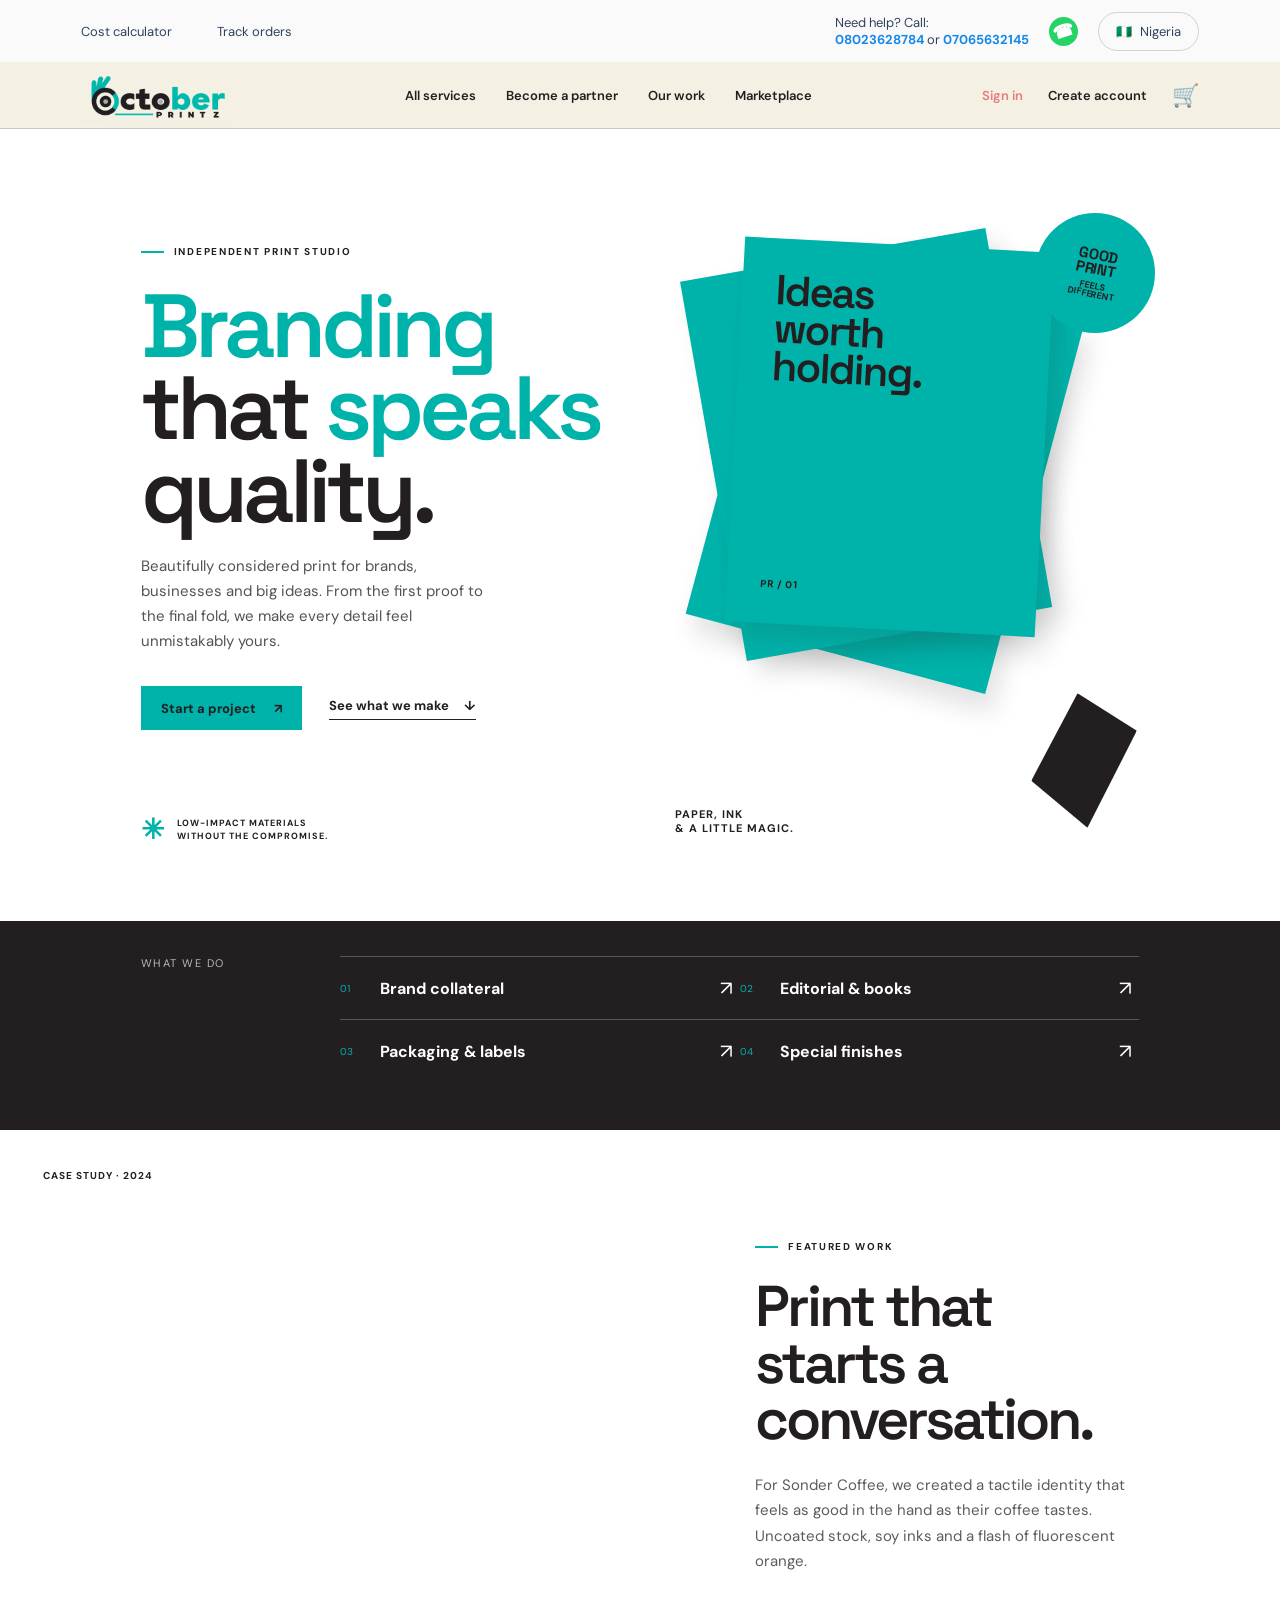
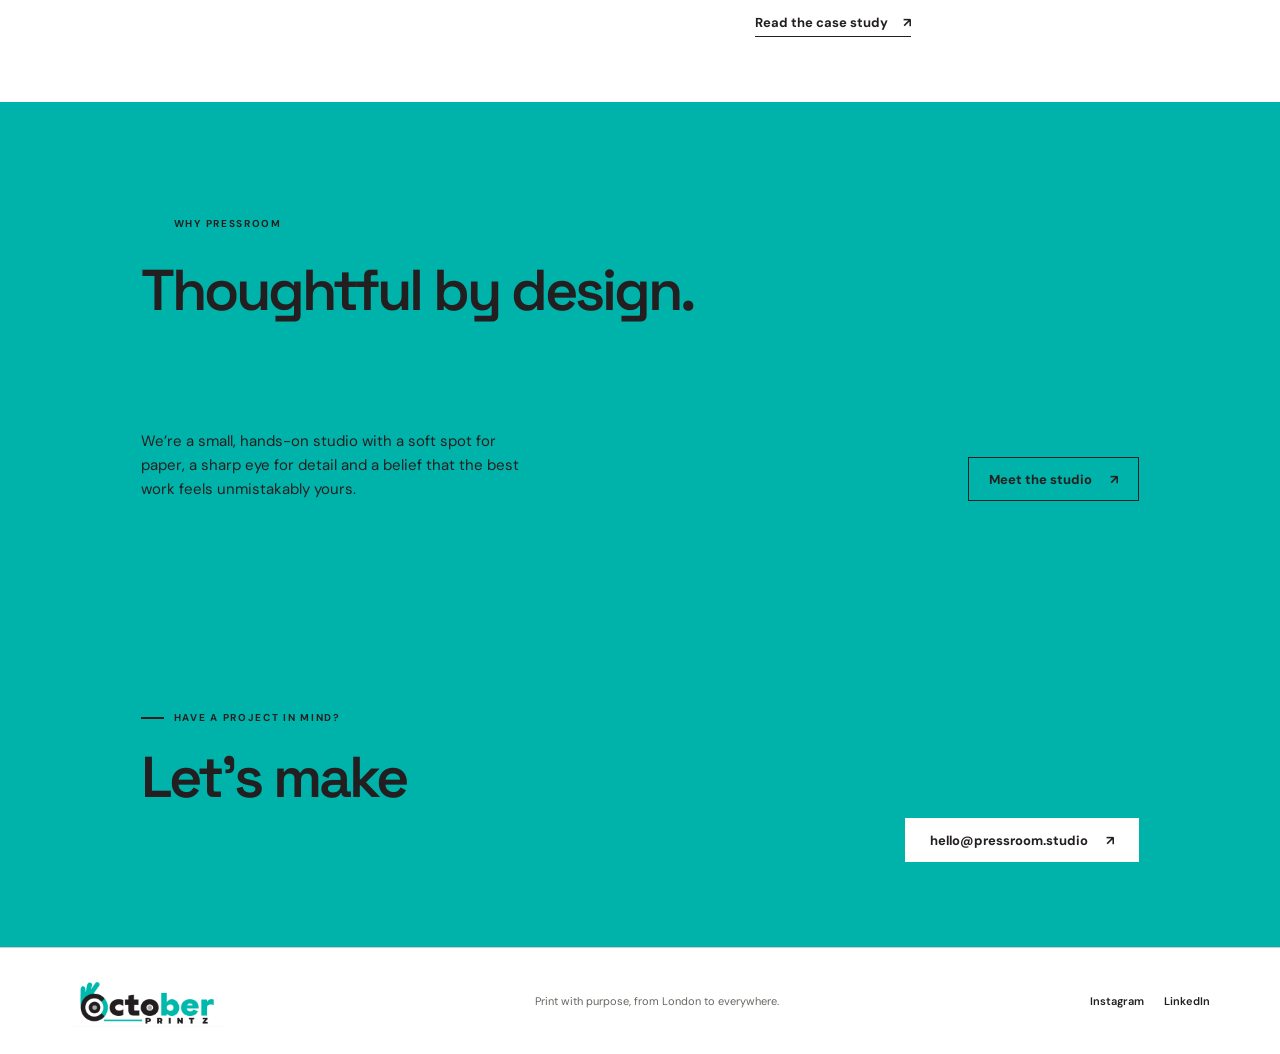
==== index.html @ f92ff2f4 "first commit" ====
<!DOCTYPE html>
<html lang="en">
<head>
    <meta charset="UTF-8">
    <meta name="viewport" content="width=device-width, initial-scale=1.0">
    <link rel="preconnect" href="https://fonts.googleapis.com">
    <link rel="preconnect" href="https://fonts.gstatic.com" crossorigin>
    <link href="https://fonts.googleapis.com/css2?family=DM+Sans:wght@400;500;600;700&family=Space+Grotesk:wght@500;600;700&display=swap" rel="stylesheet">
    <link rel="stylesheet" href="style.css">
    <title>October Printz - Branding that speaks quality</title>
</head>
<body>
    <header class="site-header">
        <div class="header-top">
            <nav class="utility-nav" aria-label="Utility navigation"><a href="#quote">Cost calculator</a><a href="#work">Track orders</a></nav>
            <div class="header-contact"><span>Need help? Call:<br><a href="tel:08023628784">08023628784</a> or <a href="tel:07065632145">07065632145</a></span><a class="whatsapp" href="https://wa.me/2348023628784" aria-label="Chat on WhatsApp"><span aria-hidden="true">☎</span></a><span class="country-pill"><span aria-hidden="true">🇳🇬</span> Nigeria</span></div>
        </div>
        <div class="header-bottom">
            <a class="brand" href="#top" aria-label="October Printz home"><img class="header-logo" src="october_printz_logo_transparent.png" alt="October Printz"></a>
            <nav class="main-nav" aria-label="Main navigation"><a href="#services">All services</a><a href="#about">Become a partner</a><a href="#work">Our work</a><a href="#quote">Marketplace</a></nav>
            <div class="account-actions"><a class="sign-in" href="#quote">Sign in</a><a href="#quote">Create account</a><a class="cart" href="#quote" aria-label="Shopping cart">🛒</a></div>
            <button class="menu-button" aria-label="Open menu">☰</button>
        </div>
    </header>
    <main id="top">
        <section class="hero"><div class="hero-copy"><p class="eyebrow"><span></span> Independent print studio</p><h1><em>Branding</em> that <em>speaks</em> quality.</h1><p class="hero-intro">Beautifully considered print for brands, businesses and big ideas. From the first proof to the final fold, we make every detail feel unmistakably yours.</p><div class="hero-actions"><a class="button button-coral" href="#quote">Start a project <span aria-hidden="true">↗</span></a><a class="text-link" href="#work">See what we make <span aria-hidden="true">↓</span></a></div><div class="hero-note"><span class="star">✳</span><span>Low-impact materials<br>without the compromise.</span></div></div><div class="hero-art" aria-label="A stack of colorful printed paper samples"><div class="sun-stamp">GOOD<br>PRINT<br><small>FEELS<br>DIFFERENT</small></div><div class="paper paper-back"></div><div class="paper paper-mid"></div><button class="paper paper-front" type="button" aria-label="Show another print design" data-design="0"><span class="paper-message">Ideas<br>worth<br>holding.</span><b>PR / 01</b></button><div class="ink-shape"></div><p class="art-caption">Paper, ink<br>&amp; a little magic.</p></div></section>
        <section class="service-strip" id="services"><div class="section-label">What we do</div><div class="service-list"><a href="#quote"><span>01</span><strong>Brand collateral</strong><b>↗</b></a><a href="#quote"><span>02</span><strong>Editorial &amp; books</strong><b>↗</b></a><a href="#quote"><span>03</span><strong>Packaging &amp; labels</strong><b>↗</b></a><a href="#quote"><span>04</span><strong>Special finishes</strong><b>↗</b></a></div></section>
        <section class="feature" id="work"><div class="feature-image"><div class="image-tag">Case study · 2024</div></div><div class="feature-copy"><p class="eyebrow"><span></span> Featured work</p><h2>Print that starts a conversation.</h2><p>For Sonder Coffee, we created a tactile identity that feels as good in the hand as their coffee tastes. Uncoated stock, soy inks and a flash of fluorescent orange.</p><a class="text-link" href="#quote">Read the case study <span aria-hidden="true">↗</span></a></div></section>
        <section class="about" id="about"><p class="eyebrow"><span></span> Why Pressroom</p><h2>Thoughtful by design.<br><em>Brilliant by hand.</em></h2><div class="about-bottom"><p>We’re a small, hands-on studio with a soft spot for paper, a sharp eye for detail and a belief that the best work feels unmistakably yours.</p><a class="button button-outline" href="#quote">Meet the studio <span aria-hidden="true">↗</span></a></div></section>
        <section class="quote-section" id="quote"><div><p class="eyebrow light"><span></span> Have a project in mind?</p><h2>Let’s make<br><em>something real.</em></h2></div><a class="button button-paper" href="mailto:hello@pressroom.studio">hello@pressroom.studio <span aria-hidden="true">↗</span></a></section>
    </main>
    <footer class="site-footer"><a class="brand" href="#top" aria-label="October Printz home"><img class="footer-logo" src="october_printz_logo_transparent.png" alt="October Printz"></a><p>Print with purpose, from London to everywhere.</p><div class="socials"><a href="#top">Instagram</a><a href="#top">LinkedIn</a></div></footer>
    <script>
        const paperDesigns = [
            { message: 'T Shirt <br> Mockup.', number: 'PR / 01', image: "url('98ef828a-61c5-49f1-88d8-92e7bb5e4996.png')" },
            { message: 'Cup <br> Mockup.', number: 'PR / 02', image: "url('c66749a1-6100-46e8-b5e4-2307f6904f64.png')" },
            { message: 'Pillow <br> Mockup.', number: 'PR / 03', image: "url('c6422756-b7ad-48ca-b2c5-bcf03a3d27ab.png')" },
            { message: 'Shape<br>your<br>story.', number: 'PR / 04', image: "url('https://images.unsplash.com/photo-1517841905240-472988babdf9?auto=format&fit=crop&w=700&q=85')" },
            { message: 'Made<br>to be<br>seen.', number: 'PR / 05', image: "url('https://images.unsplash.com/photo-1543002588-bfa74002ed7e?auto=format&fit=crop&w=700&q=85')" }
        ];
        const paperFront = document.querySelector('.paper-front');
        const paperMessage = document.querySelector('.paper-message');
        const paperNumber = paperFront.querySelector('b');

        paperFront.addEventListener('click', () => {
            const nextDesign = (Number(paperFront.dataset.design) + 1) % paperDesigns.length;
            const design = paperDesigns[nextDesign];
            paperFront.dataset.design = nextDesign;
            paperFront.style.backgroundImage = design.image;
            paperMessage.innerHTML = design.message;
            paperNumber.textContent = design.number;
        });
    </script>
</body>
</html>
---- style.css ----
:root { --ink: #231f20; --paper: #ffffff; --brand: #00b3aa; --coral: var(--brand); --yellow: var(--brand); --blue: var(--brand); --line: rgba(35,31,32,.22); }

* { box-sizing: border-box; } html { scroll-behavior: smooth; } body { margin: 0; color: var(--ink); background: var(--paper); font-family: 'DM Sans', sans-serif; } a { color: inherit; text-decoration: none; }
.site-header { position: sticky; top: 0; z-index: 10; background: #f7f7f6; border-bottom: 1px solid var(--line); }.header-top, .header-bottom { padding: 0 6.3vw; display: flex; align-items: center; justify-content: space-between; }.header-top { height: 62px; background: #fafafa; font-size: 13px; color: #30435e; }.utility-nav, .main-nav, .header-contact, .account-actions { display: flex; align-items: center; }.utility-nav { gap: 45px; }.header-contact { gap: 20px; }.header-contact a { color: #1689e8; font-weight: 700; }.whatsapp { width: 29px; height: 29px; border-radius: 50%; display: grid; place-items: center; color: var(--paper) !important; background: #25d366; font-size: 17px; line-height: 1; }.whatsapp span { display: block; transform: rotate(-18deg); }.country-pill { border: 1px solid #d2d2d0; border-radius: 24px; padding: 10px 17px; display: flex; align-items: center; gap: 8px; }.header-bottom { height: 66px; background: #f4f0e4; }.brand { font: 700 22px 'Space Grotesk', sans-serif; letter-spacing: -.8px; display: flex; align-items: center; gap: 9px; }.brand-mark { width: 28px; height: 28px; display: inline-grid; place-items: center; color: var(--paper); background: var(--ink); font-size: 17px; }.header-logo { display: block; width: 154px; height: auto; }.main-nav { gap: 30px; margin-left: auto; margin-right: auto; font-size: 13px; font-weight: 600; }.main-nav a, .socials a { transition: color .2s; }.main-nav a:hover, .socials a:hover { color: var(--coral); }.account-actions { gap: 25px; font-size: 13px; font-weight: 600; }.sign-in { color: #e87c7c; }.cart { font-size: 22px; }.button { min-height: 44px; display: inline-flex; align-items: center; justify-content: center; gap: 18px; padding: 0 20px; font-size: 13px; font-weight: 700; transition: transform .2s, background .2s; }.button:hover { transform: translateY(-3px); }.button-dark { color: var(--paper); background: var(--ink); }.button-coral { color: var(--ink); background: var(--coral); }.button-paper { color: var(--ink); background: var(--paper); padding: 0 25px; }.button-outline { border: 1px solid var(--ink); }.menu-button { display: none; border: 0; background: none; font-size: 22px; }
.hero { min-height: 670px; padding: 74px 9vw 70px 11vw; display: grid; grid-template-columns: 1fr 1fr; gap: 3vw; overflow: hidden; }.hero-copy { padding-top: 32px; position: relative; z-index: 1; }.eyebrow { text-transform: uppercase; font-size: 10px; letter-spacing: 1.7px; font-weight: 700; display: flex; gap: 10px; align-items: center; }.eyebrow span { display: inline-block; width: 23px; height: 2px; background: var(--coral); }.hero h1 { max-width: 540px; margin: 27px 0 22px; font: 600 clamp(58px, 7vw, 105px)/.92 'Space Grotesk', sans-serif; letter-spacing: -5px; }.hero h1 em, h2 em { color: var(--coral); font-style: normal; }.hero-intro { max-width: 360px; color: #535451; line-height: 1.65; font-size: 15px; }.hero-actions { margin-top: 33px; display: flex; gap: 27px; align-items: center; }.text-link { font-weight: 700; font-size: 13px; border-bottom: 1px solid var(--ink); padding-bottom: 5px; }.text-link span { margin-left: 12px; }.hero-note { margin-top: 79px; display: flex; align-items: center; gap: 12px; text-transform: uppercase; font-size: 9px; letter-spacing: 1px; line-height: 1.5; font-weight: 700; }.star { color: var(--coral); font-size: 28px; }
.hero-art { min-height: 500px; position: relative; }.paper { position: absolute; width: 310px; height: 385px; box-shadow: 11px 16px 25px rgba(32,34,34,.13); }.paper-back { background: var(--yellow); transform: rotate(15deg) translate(75px, 55px); }.paper-mid { background: var(--blue); transform: rotate(-10deg) translate(30px, 55px); }.paper-front { border: 0; cursor: pointer; background-color: var(--coral); background-position: center; background-size: cover; transform: rotate(3deg) translate(65px, 38px); padding: 33px; display: flex; flex-direction: column; justify-content: space-between; text-align: left; color: var(--ink); font: 600 42px/.9 'Space Grotesk', sans-serif; letter-spacing: -2px; transition: background-image .3s, transform .2s; }.paper-front:hover, .paper-front:focus-visible { transform: rotate(3deg) translate(65px, 38px) scale(1.02); }.paper-front b { font: 700 10px 'DM Sans'; letter-spacing: 1px; }.sun-stamp { position: absolute; z-index: 3; right: 2%; top: 10px; width: 120px; height: 120px; border-radius: 50%; background: var(--yellow); display: grid; place-content: center; text-align: center; font: 700 15px/.95 'Space Grotesk'; transform: rotate(12deg); }.sun-stamp small { font: 700 9px/.9 'DM Sans'; margin-top: 5px; }.ink-shape { position: absolute; width: 85px; height: 125px; right: 8%; bottom: 28px; background: var(--ink); clip-path: polygon(20% 0, 100% 14%, 80% 100%, 0 78%); transform: rotate(18deg); }.art-caption { position: absolute; bottom: 5px; left: 3px; font-size: 11px; line-height: 1.25; text-transform: uppercase; letter-spacing: 1px; font-weight: 700; }
.service-strip { background: var(--ink); color: var(--paper); padding: 35px 11vw 48px; display: grid; grid-template-columns: 20% 1fr; }.section-label { color: #b8b9b1; font-size: 11px; text-transform: uppercase; letter-spacing: 1.5px; }.service-list { display: grid; grid-template-columns: 1fr 1fr; }.service-list a { border-top: 1px solid #555752; padding: 18px 0; display: grid; grid-template-columns: 40px 1fr 20px; align-items: center; font-size: 16px; }.service-list span { color: var(--coral); font-size: 10px; }.service-list b { font-size: 20px; font-weight: 400; }
.feature { display: grid; grid-template-columns: 1fr 1fr; min-height: 540px; }.feature-image { background: url('https://images.unsplash.com/photo-1544816155-12df9643f363?auto=format&fit=crop&w=1200&q=85') center/cover; position: relative; }.image-tag { position: absolute; top: 30px; left: 30px; background: var(--paper); padding: 9px 13px; font-size: 10px; text-transform: uppercase; letter-spacing: 1px; font-weight: 700; }.feature-copy { padding: 100px 12vw 70px 9vw; }.feature-copy h2, .about h2, .quote-section h2 { font: 600 clamp(38px, 4.5vw, 65px)/.98 'Space Grotesk'; letter-spacing: -3px; margin: 25px 0; }.feature-copy p:not(.eyebrow) { max-width: 370px; font-size: 15px; color: #5c5d59; line-height: 1.7; margin-bottom: 36px; }
.about { padding: 105px 11vw 115px; background: var(--yellow); }.about h2 { margin: 32px 0 55px; max-width: 650px; }.about-bottom { display: flex; justify-content: space-between; align-items: end; gap: 30px; }.about-bottom p { max-width: 390px; font-size: 15px; line-height: 1.6; margin: 0; }.quote-section { padding: 85px 11vw; background: var(--coral); display: flex; align-items: end; justify-content: space-between; gap: 30px; }.quote-section h2 { margin-bottom: 0; }.eyebrow.light span { background: var(--ink); }.site-footer { padding: 27px 5.5vw; display: flex; justify-content: space-between; align-items: center; border-top: 1px solid var(--line); }.footer-logo { display: block; width: 154px; height: auto; }.site-footer p, .socials { font-size: 11px; color: #666761; }.socials { display: flex; gap: 20px; color: var(--ink); font-weight: 600; }
@media (max-width: 700px) { .header-top { display: none; }.header-bottom { height: 70px; padding: 0 6vw; }.main-nav, .account-actions { display: none; }.menu-button { display: block; }.hero { display: block; padding: 52px 8vw 45px; min-height: 0; }.hero h1 { font-size: 61px; letter-spacing: -3px; }.hero-note { margin-top: 48px; }.hero-art { min-height: 430px; margin-top: 24px; transform: scale(.88); transform-origin: top left; width: 114%; }.service-strip { display: block; padding: 33px 8vw 43px; }.service-list { margin-top: 25px; display: block; }.service-list a { padding: 17px 0; }.feature { display: block; }.feature-image { height: 320px; }.feature-copy { padding: 65px 8vw 75px; }.about { padding: 70px 8vw 76px; }.about h2 { margin-bottom: 36px; }.about-bottom { display: block; }.about-bottom .button { margin-top: 30px; }.quote-section { display: block; padding: 68px 8vw 75px; }.quote-section .button { margin-top: 38px; width: 100%; justify-content: space-between; }.site-footer { padding: 26px 6vw; display: grid; gap: 20px; }.site-footer p { margin: 0; }.socials { justify-content: space-between; } }
.hero h1, .paper-front { color: var(--ink); }
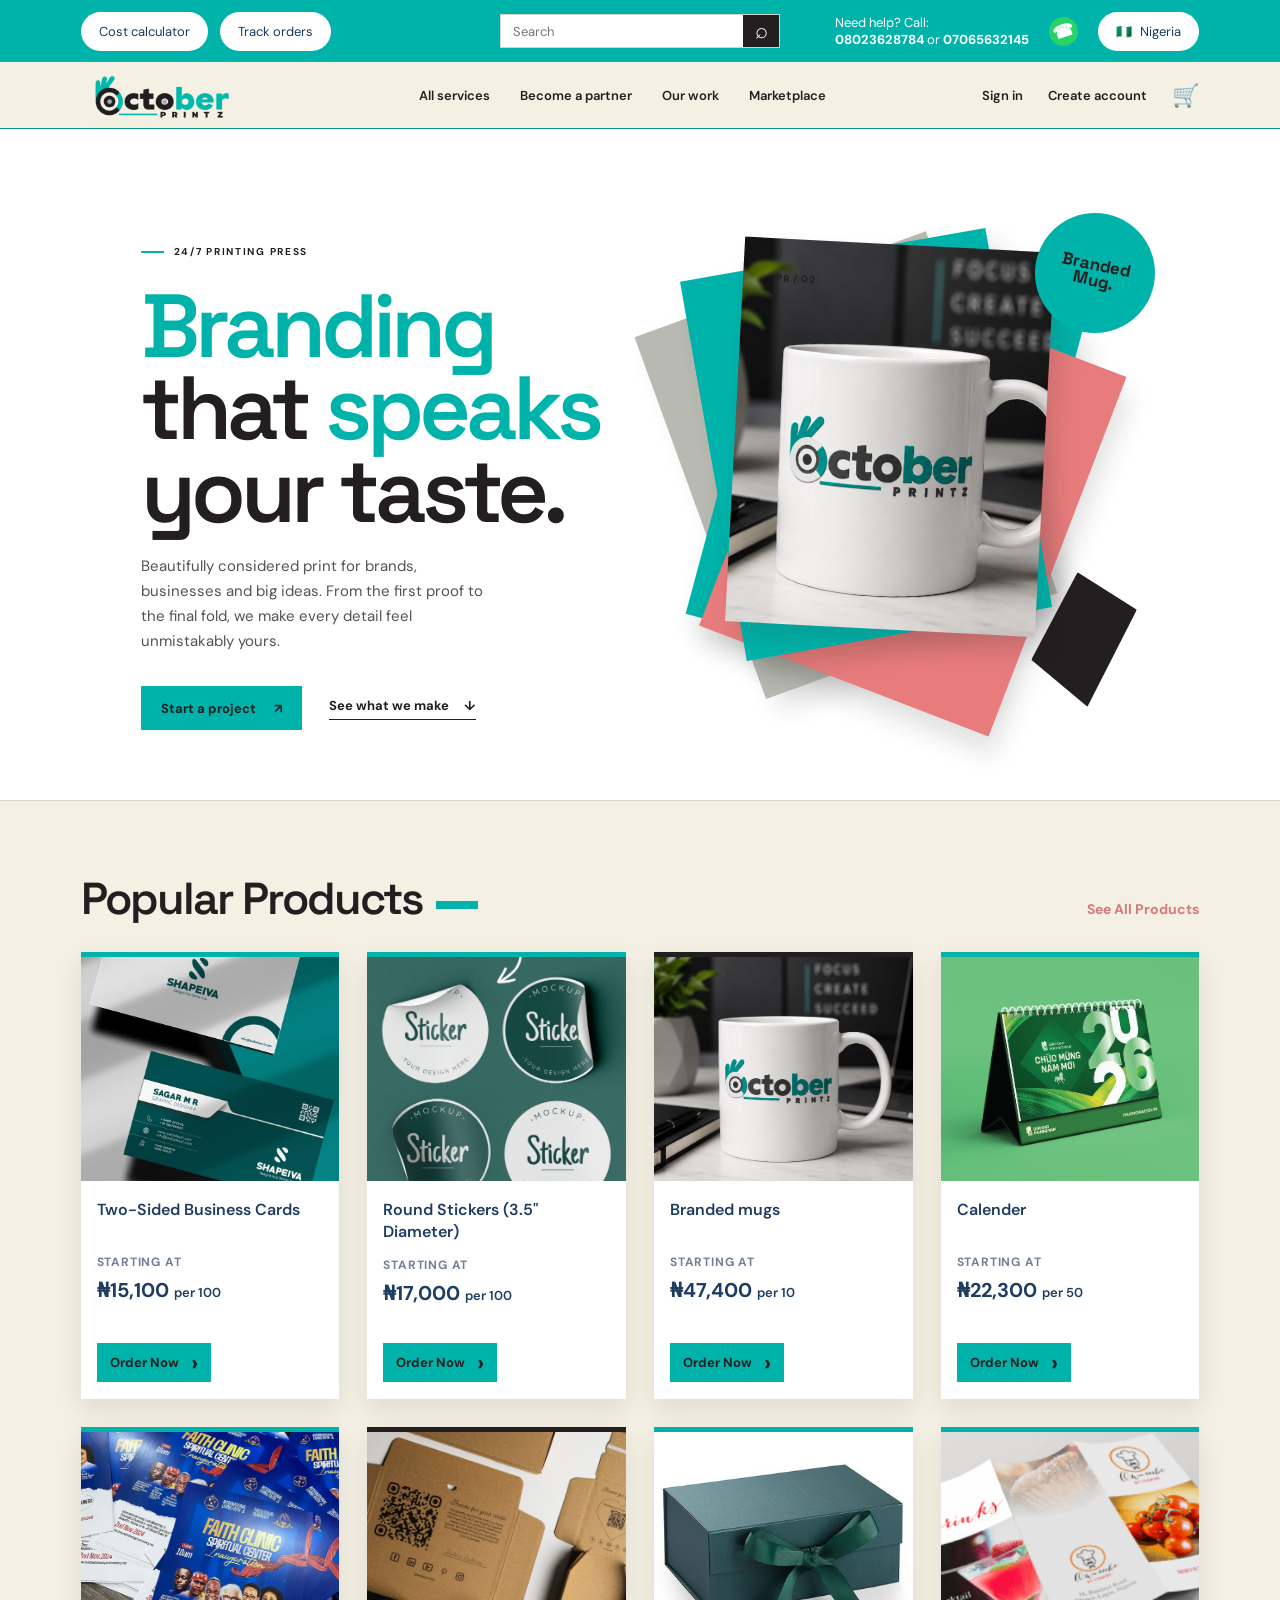
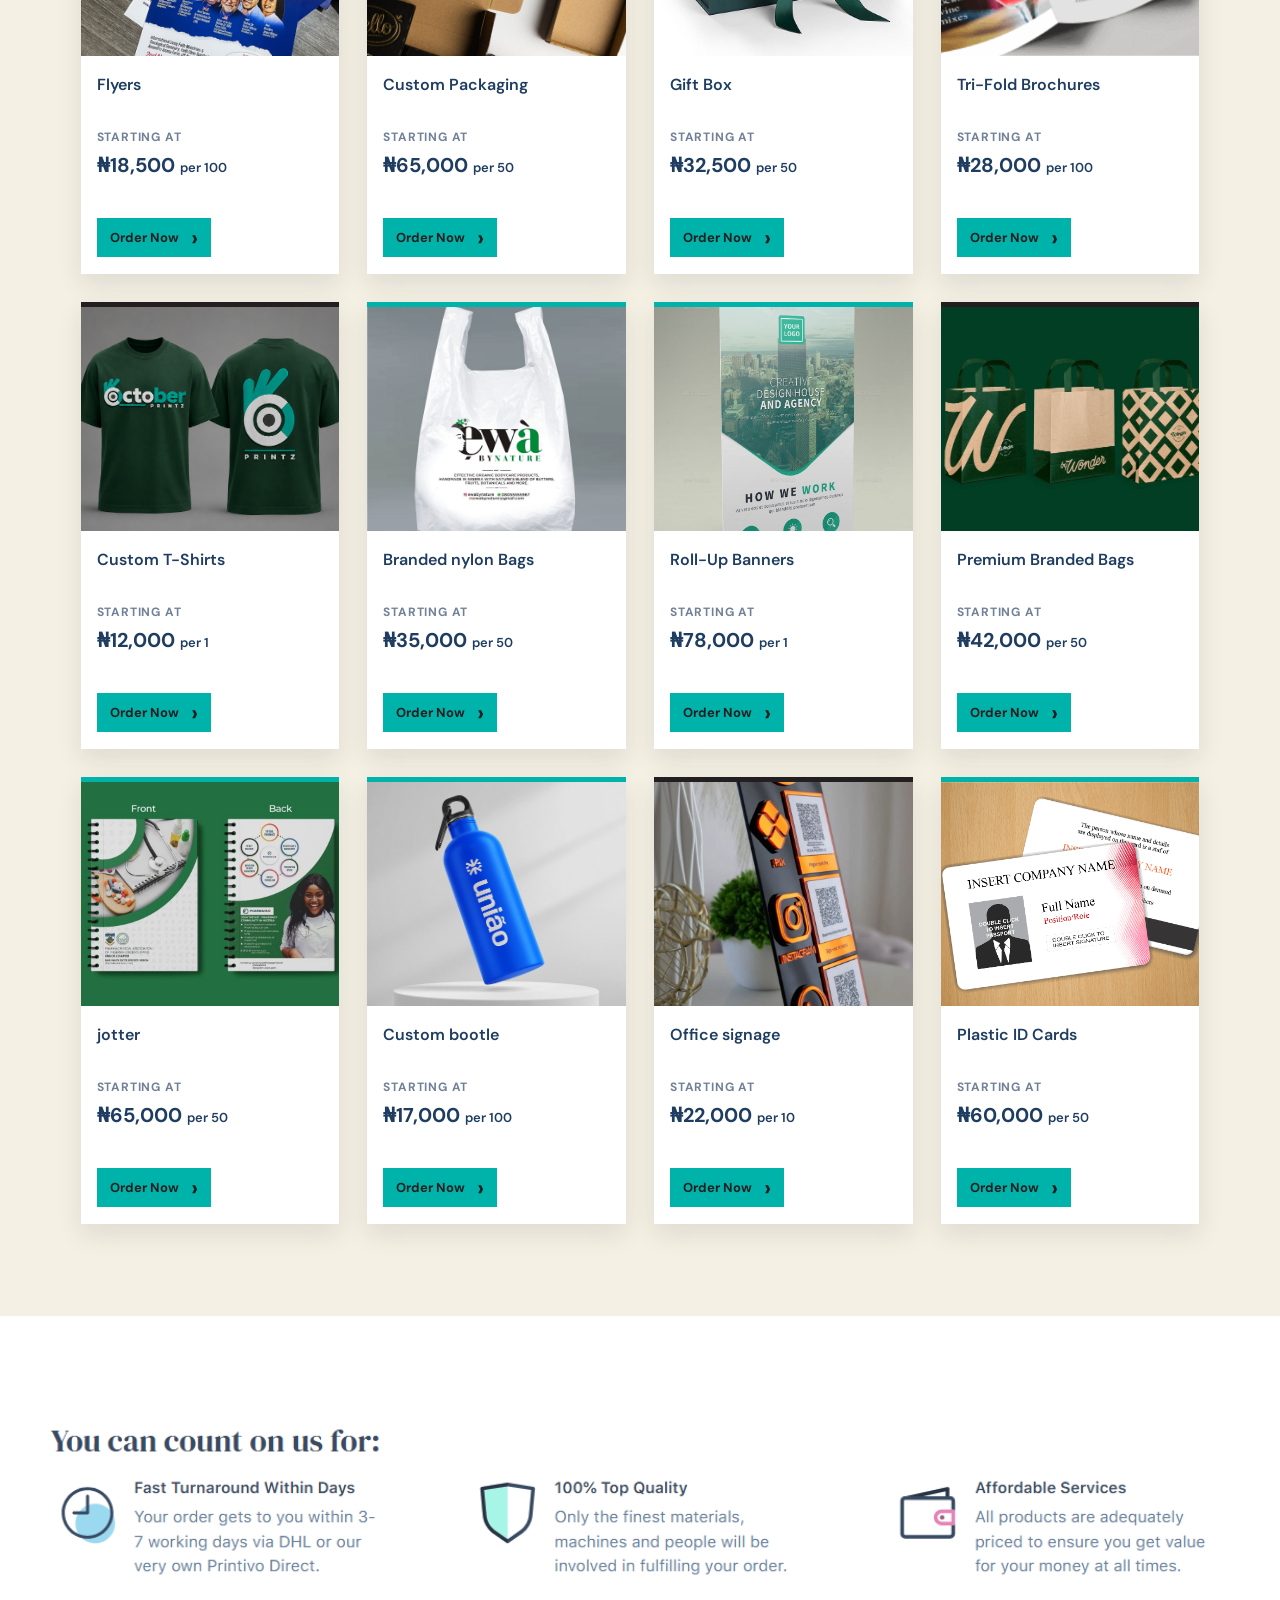
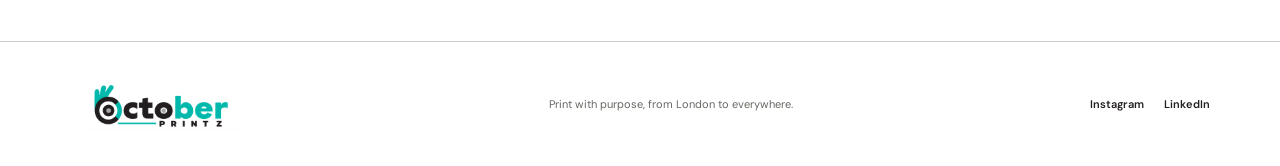
==== commit b880ec07: "First commit" ====
--- a/index.html
+++ b/index.html
@@ -1,55 +1,170 @@
 <!DOCTYPE html>
 <html lang="en">
+
 <head>
     <meta charset="UTF-8">
     <meta name="viewport" content="width=device-width, initial-scale=1.0">
     <link rel="preconnect" href="https://fonts.googleapis.com">
     <link rel="preconnect" href="https://fonts.gstatic.com" crossorigin>
-    <link href="https://fonts.googleapis.com/css2?family=DM+Sans:wght@400;500;600;700&family=Space+Grotesk:wght@500;600;700&display=swap" rel="stylesheet">
+    <link
+        href="https://fonts.googleapis.com/css2?family=DM+Sans:wght@400;500;600;700&family=Space+Grotesk:wght@500;600;700&display=swap"
+        rel="stylesheet">
     <link rel="stylesheet" href="style.css">
-    <title>October Printz - Branding that speaks quality</title>
+    <style>.utility-nav { gap: 12px; }.utility-nav a { border: 1px solid #d2d2d0; border-radius: 24px; padding: 10px 17px; }</style>
+    <style>.site-header,.header-top,.header-bottom { background: #00b3aa; color: #fff; }.site-header a,.header-contact a { color: #fff; }.utility-nav a,.country-pill { border-color: rgba(255,255,255,.7); background: #fff; color: #183b5f; }.header-bottom { background: #f4f0e4; color: #231f20; }.header-bottom a { color: #231f20; }.main-nav a:hover { color: #00b3aa; }.brand { background: transparent; padding: 9px 14px; }</style>
+    <title>October Printz - Branding that speaks your taste</title>
 </head>
+
 <body>
     <header class="site-header">
         <div class="header-top">
-            <nav class="utility-nav" aria-label="Utility navigation"><a href="#quote">Cost calculator</a><a href="#work">Track orders</a></nav>
-            <div class="header-contact"><span>Need help? Call:<br><a href="tel:08023628784">08023628784</a> or <a href="tel:07065632145">07065632145</a></span><a class="whatsapp" href="https://wa.me/2348023628784" aria-label="Chat on WhatsApp"><span aria-hidden="true">☎</span></a><span class="country-pill"><span aria-hidden="true">🇳🇬</span> Nigeria</span></div>
+                <nav class="utility-nav" aria-label="Utility navigation"><a href="cost calculator/cost.html">Cost calculator</a><a
+                    href="track order/track.html">Track orders</a></nav>
+            <form class="site-search" role="search">
+                <label class="visually-hidden" for="site-search-input">Search this page</label>
+                <input id="site-search-input" type="search" placeholder="Search" autocomplete="off">
+                <button type="submit" aria-label="Submit search">⌕</button>
+            </form>
+            <div class="header-contact"><span>Need help? Call:<br><a href="tel:08023628784">08023628784</a> or <a
+                        href="tel:07065632145">07065632145</a></span><a class="whatsapp"
+                    href="https://wa.me/2348023628784" aria-label="Chat on WhatsApp"><span
+                        aria-hidden="true">☎</span></a><span class="country-pill"><span aria-hidden="true">🇳🇬</span>
+                    Nigeria</span></div>
         </div>
         <div class="header-bottom">
-            <a class="brand" href="#top" aria-label="October Printz home"><img class="header-logo" src="october_printz_logo_transparent.png" alt="October Printz"></a>
-            <nav class="main-nav" aria-label="Main navigation"><a href="#services">All services</a><a href="#about">Become a partner</a><a href="#work">Our work</a><a href="#quote">Marketplace</a></nav>
-            <div class="account-actions"><a class="sign-in" href="#quote">Sign in</a><a href="#quote">Create account</a><a class="cart" href="#quote" aria-label="Shopping cart">🛒</a></div>
-            <button class="menu-button" aria-label="Open menu">☰</button>
+            <a class="brand" href="#top" aria-label="October Printz home"><img class="header-logo"
+                    src="october_printz_logo_transparent.png" alt="October Printz"></a>
+            <nav class="main-nav" aria-label="Main navigation"><a href="products.html">All services</a><a
+                    href="#about">Become a partner</a><a href="#work">Our work</a><a href="#quote">Marketplace</a></nav>
+            <div class="account-actions"><a class="sign-in" href="#quote">Sign in</a><a href="#quote">Create
+                    account</a><a class="cart" href="#quote" aria-label="Shopping cart">🛒</a></div>
+
         </div>
     </header>
     <main id="top">
-        <section class="hero"><div class="hero-copy"><p class="eyebrow"><span></span> Independent print studio</p><h1><em>Branding</em> that <em>speaks</em> quality.</h1><p class="hero-intro">Beautifully considered print for brands, businesses and big ideas. From the first proof to the final fold, we make every detail feel unmistakably yours.</p><div class="hero-actions"><a class="button button-coral" href="#quote">Start a project <span aria-hidden="true">↗</span></a><a class="text-link" href="#work">See what we make <span aria-hidden="true">↓</span></a></div><div class="hero-note"><span class="star">✳</span><span>Low-impact materials<br>without the compromise.</span></div></div><div class="hero-art" aria-label="A stack of colorful printed paper samples"><div class="sun-stamp">GOOD<br>PRINT<br><small>FEELS<br>DIFFERENT</small></div><div class="paper paper-back"></div><div class="paper paper-mid"></div><button class="paper paper-front" type="button" aria-label="Show another print design" data-design="0"><span class="paper-message">Ideas<br>worth<br>holding.</span><b>PR / 01</b></button><div class="ink-shape"></div><p class="art-caption">Paper, ink<br>&amp; a little magic.</p></div></section>
-        <section class="service-strip" id="services"><div class="section-label">What we do</div><div class="service-list"><a href="#quote"><span>01</span><strong>Brand collateral</strong><b>↗</b></a><a href="#quote"><span>02</span><strong>Editorial &amp; books</strong><b>↗</b></a><a href="#quote"><span>03</span><strong>Packaging &amp; labels</strong><b>↗</b></a><a href="#quote"><span>04</span><strong>Special finishes</strong><b>↗</b></a></div></section>
-        <section class="feature" id="work"><div class="feature-image"><div class="image-tag">Case study · 2024</div></div><div class="feature-copy"><p class="eyebrow"><span></span> Featured work</p><h2>Print that starts a conversation.</h2><p>For Sonder Coffee, we created a tactile identity that feels as good in the hand as their coffee tastes. Uncoated stock, soy inks and a flash of fluorescent orange.</p><a class="text-link" href="#quote">Read the case study <span aria-hidden="true">↗</span></a></div></section>
-        <section class="about" id="about"><p class="eyebrow"><span></span> Why Pressroom</p><h2>Thoughtful by design.<br><em>Brilliant by hand.</em></h2><div class="about-bottom"><p>We’re a small, hands-on studio with a soft spot for paper, a sharp eye for detail and a belief that the best work feels unmistakably yours.</p><a class="button button-outline" href="#quote">Meet the studio <span aria-hidden="true">↗</span></a></div></section>
-        <section class="quote-section" id="quote"><div><p class="eyebrow light"><span></span> Have a project in mind?</p><h2>Let’s make<br><em>something real.</em></h2></div><a class="button button-paper" href="mailto:hello@pressroom.studio">hello@pressroom.studio <span aria-hidden="true">↗</span></a></section>
+        <section class="hero">
+            <div class="hero-copy">
+                <p class="eyebrow"><span></span> 24/7 printing press</p>
+                <h1><em>Branding</em> that <em>speaks</em> your taste.</h1>
+                <p class="hero-intro">Beautifully considered print for brands, businesses and big ideas. From the first
+                    proof to the final fold, we make every detail feel unmistakably yours.</p>
+                <div class="hero-actions"><a class="button button-coral" href="project.html">Start a project <span
+                            aria-hidden="true">↗</span></a><a class="text-link" href="studio_with_images.html">See what we make
+                        <span aria-hidden="true">↓</span></a></div>
+            </div>
+            <div class="hero-art" aria-label="A stack of colorful printed paper samples">
+                <div class="sun-stamp" aria-live="polite"><strong class="circle-message">Branded<br>T Shirt.</strong></div>
+                <div class="paper paper-far-back"></div>
+                <div class="paper paper-back"></div>
+                <div class="paper paper-far-mid"></div>
+                <div class="paper paper-mid"></div><button class="paper paper-front" type="button"
+                    aria-label="Show another print design" data-design="0"><b>PR / 01</b></button>
+                <div class="ink-shape"></div>
+            </div>
+        </section>
+        <section class="products-section" id="work">
+            <div class="products-heading">
+                <h2>Popular Products</h2>
+                <a class="products-link" href="products.html" target="_blank" rel="noopener">See All Products</a>
+            </div> 
+            <div class="product-grid">
+                <article class="product-card"><img src="images/buisness card.jpg" alt="Two-sided business cards"><div class="product-info"><h3>Two-Sided Business Cards</h3><p class="starting">Starting at</p><strong>₦15,100 <small>per 100</small></strong><a href="#quote">Order Now <span>›</span></a></div></article>
+                <article class="product-card"><img src="sticke.jpg"><div class="product-info"><h3>Round Stickers (3.5&quot; Diameter)</h3><p class="starting">Starting at</p><strong>₦17,000 <small>per 100</small></strong><a href="#quote">Order Now <span>›</span></a></div></article>
+                <article class="product-card"><img src="c66749a1-6100-46e8-b5e4-2307f6904f64.png" alt="Printed ceramic mug"><div class="product-info"><h3>Branded mugs</h3><p class="starting">Starting at</p><strong>₦47,400 <small>per 10</small></strong><a href="#quote">Order Now <span>›</span></a></div></article>
+                <article class="product-card"><img src="can.jpg" alt="Printed postcards"><div class="product-info"><h3>Calender</h3><p class="starting">Starting at</p><strong>₦22,300 <small>per 50</small></strong><a href="#quote">Order Now <span>›</span></a></div></article>
+                <article class="product-card"><img src="im3.jpg" alt="Printed flyers"><div class="product-info"><h3>Flyers</h3><p class="starting">Starting at</p><strong>₦18,500 <small>per 100</small></strong><a href="#quote">Order Now <span>›</span></a></div></article>
+                <article class="product-card"><img src="im4.jpg" alt="Custom packaging box"><div class="product-info"><h3>Custom Packaging</h3><p class="starting">Starting at</p><strong>₦65,000 <small>per 50</small></strong><a href="#quote">Order Now <span>›</span></a></div></article>
+                <article class="product-card"><img src="girt.jpg" alt="Printed branded material"><div class="product-info"><h3>Gift Box</h3><p class="starting">Starting at</p><strong>₦32,500 <small>per 50</small></strong><a href="#quote">Order Now <span>›</span></a></div></article>
+                <article class="product-card"><img src="images/trifold-brochure-printing.png" alt="Tri-fold brochures"><div class="product-info"><h3>Tri-Fold Brochures</h3><p class="starting">Starting at</p><strong>₦28,000 <small>per 100</small></strong><a href="#quote">Order Now <span>›</span></a></div></article>
+                <article class="product-card"><img src="images/tshirt.png" alt="Printed t-shirt"><div class="product-info"><h3>Custom T-Shirts</h3><p class="starting">Starting at</p><strong>₦12,000 <small>per 1</small></strong><a href="#quote">Order Now <span>›</span></a></div></article>
+                <article class="product-card"><img src="im7.jpg" alt="Branded paper bags"><div class="product-info"><h3>Branded nylon Bags</h3><p class="starting">Starting at</p><strong>₦35,000 <small>per 50</small></strong><a href="#quote">Order Now <span>›</span></a></div></article>
+                <article class="product-card"><img src="im6.jpg" alt="Large roll-up banner"><div class="product-info"><h3>Roll-Up Banners</h3><p class="starting">Starting at</p><strong>₦78,000 <small>per 1</small></strong><a href="#quote">Order Now <span>›</span></a></div></article>
+                <article class="product-card"><img src="im5.jpg" alt="Branded shopping bag"><div class="product-info"><h3>Premium Branded Bags</h3><p class="starting">Starting at</p><strong>₦42,000 <small>per 50</small></strong><a href="#quote">Order Now <span>›</span></a></div></article>
+                <article class="product-card"><img src="book.jpg" alt="jotter"><div class="product-info"><h3>jotter</h3><p class="starting">Starting at</p><strong>₦65,000 <small>per 50</small></strong><a href="#quote">Order Now <span>›</span></a></div></article>
+                <article class="product-card"><img src="bootle.jpg" alt="Custom bootle"><div class="product-info"><h3>Custom bootle</h3><p class="starting">Starting at</p><strong>₦17,000 <small>per 100</small></strong><a href="#quote">Order Now <span>›</span></a></div></article>
+                <article class="product-card"><img src="baord.jpg" alt="Sign board"><div class="product-info"><h3>Office signage</h3><p class="starting">Starting at</p><strong>₦22,000 <small>per 10</small></strong><a href="#quote">Order Now <span>›</span></a></div></article>
+                <article class="product-card"><img src="images/buisness card.png" alt="Plastic ID cards"><div class="product-info"><h3>Plastic ID Cards</h3><p class="starting">Starting at</p><strong>₦60,000 <small>per 50</small></strong><a href="#quote">Order Now <span>›</span></a></div></article>
+            </div>
+        </section>
+        <section class="trust-section" id="quote">
+            <img src="1.png" alt="You can count on us for fast turnaround, top quality and affordable services">
+        </section>
     </main>
-    <footer class="site-footer"><a class="brand" href="#top" aria-label="October Printz home"><img class="footer-logo" src="october_printz_logo_transparent.png" alt="October Printz"></a><p>Print with purpose, from London to everywhere.</p><div class="socials"><a href="#top">Instagram</a><a href="#top">LinkedIn</a></div></footer>
+    <footer class="site-footer"><a class="brand" href="#top" aria-label="October Printz home"><img class="footer-logo"
+                src="october_printz_logo_transparent.png" alt="October Printz"></a>
+        <p>Print with purpose, from London to everywhere.</p>
+        <div class="socials"><a href="#top">Instagram</a><a href="#top">LinkedIn</a></div>
+    </footer>
     <script>
+        const searchForm = document.querySelector('.site-search');
+        const searchInput = document.querySelector('#site-search-input');
+        const searchableContent = document.querySelectorAll('main h1, main h2, main h3, main p, main a, main strong, main small, main img, footer p, footer a');
+
+        searchForm.addEventListener('submit', (event) => {
+            event.preventDefault();
+            searchableContent.forEach((element) => element.classList.remove('search-highlight'));
+            const query = searchInput.value.trim().toLowerCase();
+            if (!query) return;
+
+            const matches = [...searchableContent].filter((element) => {
+                const text = `${element.textContent} ${element.alt || ''}`.toLowerCase();
+                return text.includes(query);
+            });
+            matches.forEach((element) => element.classList.add('search-highlight'));
+            if (matches.length) {
+                matches[0].scrollIntoView({ behavior: 'smooth', block: 'center' });
+            }
+        });
+
         const paperDesigns = [
-            { message: 'T Shirt <br> Mockup.', number: 'PR / 01', image: "url('98ef828a-61c5-49f1-88d8-92e7bb5e4996.png')" },
-            { message: 'Cup <br> Mockup.', number: 'PR / 02', image: "url('c66749a1-6100-46e8-b5e4-2307f6904f64.png')" },
-            { message: 'Pillow <br> Mockup.', number: 'PR / 03', image: "url('c6422756-b7ad-48ca-b2c5-bcf03a3d27ab.png')" },
-            { message: 'Shape<br>your<br>story.', number: 'PR / 04', image: "url('https://images.unsplash.com/photo-1517841905240-472988babdf9?auto=format&fit=crop&w=700&q=85')" },
-            { message: 'Made<br>to be<br>seen.', number: 'PR / 05', image: "url('https://images.unsplash.com/photo-1543002588-bfa74002ed7e?auto=format&fit=crop&w=700&q=85')" }
+            { message: 'Branded <br> T Shirt.', number: 'PR / 01', image: "url('98ef828a-61c5-49f1-88d8-92e7bb5e4996.png')" },
+            { message: 'Branded <br> Mug.', number: 'PR / 02', image: "url('c66749a1-6100-46e8-b5e4-2307f6904f64.png')" },
+            { message: 'Branded <br> Throw Pillow.', number: 'PR / 03', image: "url('c6422756-b7ad-48ca-b2c5-bcf03a3d27ab.png')" },
+            { message: 'Corporate<br>Folder.', number: 'PR / 04', image: "url('booki.jpg')" },
+            { message: 'Annual Report<br>Publishing.', number: 'PR / 05', image: "url('pub.jpg')" }
         ];
         const paperFront = document.querySelector('.paper-front');
-        const paperMessage = document.querySelector('.paper-message');
+        const circleMessage = document.querySelector('.circle-message');
         const paperNumber = paperFront.querySelector('b');
+
+        const showDesign = (designIndex) => {
+            const design = paperDesigns[designIndex];
+            paperFront.dataset.design = designIndex;
+            paperFront.style.backgroundImage = design.image;
+            circleMessage.innerHTML = design.message;
+            paperNumber.textContent = design.number;
+        };
+
+        showDesign(Number(paperFront.dataset.design));
 
         paperFront.addEventListener('click', () => {
             const nextDesign = (Number(paperFront.dataset.design) + 1) % paperDesigns.length;
-            const design = paperDesigns[nextDesign];
-            paperFront.dataset.design = nextDesign;
-            paperFront.style.backgroundImage = design.image;
-            paperMessage.innerHTML = design.message;
-            paperNumber.textContent = design.number;
+            showDesign(nextDesign);
+        });
+
+        let rotationTimer;
+        const startRotation = () => {
+            clearInterval(rotationTimer);
+            rotationTimer = setInterval(() => {
+                const nextDesign = (Number(paperFront.dataset.design) + 1) % paperDesigns.length;
+                showDesign(nextDesign);
+            }, 2000);
+        };
+        paperFront.addEventListener('mouseenter', () => clearInterval(rotationTimer));
+        paperFront.addEventListener('mouseleave', startRotation);
+        paperFront.addEventListener('focus', () => clearInterval(rotationTimer));
+        paperFront.addEventListener('blur', startRotation);
+        startRotation();
+
+        document.querySelectorAll('.product-card').forEach((card) => {
+            const orderLink = card.querySelector('.product-info > a');
+            const image = card.querySelector('img');
+            const name = card.querySelector('h3');
+            const price = card.querySelector('strong');
+            if (!orderLink || !image || !name || !price) return;
+            orderLink.href = `product.html?name=${encodeURIComponent(name.textContent)}&image=${encodeURIComponent(image.getAttribute('src'))}&price=${price.textContent.replace(/[^0-9]/g, '')}`;
         });
     </script>
 </body>
+
 </html>
--- a/style.css
+++ b/style.css
@@ -4,9 +4,44 @@
 * { box-sizing: border-box; } html { scroll-behavior: smooth; } body { margin: 0; color: var(--ink); background: var(--paper); font-family: 'DM Sans', sans-serif; } a { color: inherit; text-decoration: none; }
 .site-header { position: sticky; top: 0; z-index: 10; background: #f7f7f6; border-bottom: 1px solid var(--line); }.header-top, .header-bottom { padding: 0 6.3vw; display: flex; align-items: center; justify-content: space-between; }.header-top { height: 62px; background: #fafafa; font-size: 13px; color: #30435e; }.utility-nav, .main-nav, .header-contact, .account-actions { display: flex; align-items: center; }.utility-nav { gap: 45px; }.header-contact { gap: 20px; }.header-contact a { color: #1689e8; font-weight: 700; }.whatsapp { width: 29px; height: 29px; border-radius: 50%; display: grid; place-items: center; color: var(--paper) !important; background: #25d366; font-size: 17px; line-height: 1; }.whatsapp span { display: block; transform: rotate(-18deg); }.country-pill { border: 1px solid #d2d2d0; border-radius: 24px; padding: 10px 17px; display: flex; align-items: center; gap: 8px; }.header-bottom { height: 66px; background: #f4f0e4; }.brand { font: 700 22px 'Space Grotesk', sans-serif; letter-spacing: -.8px; display: flex; align-items: center; gap: 9px; }.brand-mark { width: 28px; height: 28px; display: inline-grid; place-items: center; color: var(--paper); background: var(--ink); font-size: 17px; }.header-logo { display: block; width: 154px; height: auto; }.main-nav { gap: 30px; margin-left: auto; margin-right: auto; font-size: 13px; font-weight: 600; }.main-nav a, .socials a { transition: color .2s; }.main-nav a:hover, .socials a:hover { color: var(--coral); }.account-actions { gap: 25px; font-size: 13px; font-weight: 600; }.sign-in { color: #e87c7c; }.cart { font-size: 22px; }.button { min-height: 44px; display: inline-flex; align-items: center; justify-content: center; gap: 18px; padding: 0 20px; font-size: 13px; font-weight: 700; transition: transform .2s, background .2s; }.button:hover { transform: translateY(-3px); }.button-dark { color: var(--paper); background: var(--ink); }.button-coral { color: var(--ink); background: var(--coral); }.button-paper { color: var(--ink); background: var(--paper); padding: 0 25px; }.button-outline { border: 1px solid var(--ink); }.menu-button { display: none; border: 0; background: none; font-size: 22px; }
 .hero { min-height: 670px; padding: 74px 9vw 70px 11vw; display: grid; grid-template-columns: 1fr 1fr; gap: 3vw; overflow: hidden; }.hero-copy { padding-top: 32px; position: relative; z-index: 1; }.eyebrow { text-transform: uppercase; font-size: 10px; letter-spacing: 1.7px; font-weight: 700; display: flex; gap: 10px; align-items: center; }.eyebrow span { display: inline-block; width: 23px; height: 2px; background: var(--coral); }.hero h1 { max-width: 540px; margin: 27px 0 22px; font: 600 clamp(58px, 7vw, 105px)/.92 'Space Grotesk', sans-serif; letter-spacing: -5px; }.hero h1 em, h2 em { color: var(--coral); font-style: normal; }.hero-intro { max-width: 360px; color: #535451; line-height: 1.65; font-size: 15px; }.hero-actions { margin-top: 33px; display: flex; gap: 27px; align-items: center; }.text-link { font-weight: 700; font-size: 13px; border-bottom: 1px solid var(--ink); padding-bottom: 5px; }.text-link span { margin-left: 12px; }.hero-note { margin-top: 79px; display: flex; align-items: center; gap: 12px; text-transform: uppercase; font-size: 9px; letter-spacing: 1px; line-height: 1.5; font-weight: 700; }.star { color: var(--coral); font-size: 28px; }
-.hero-art { min-height: 500px; position: relative; }.paper { position: absolute; width: 310px; height: 385px; box-shadow: 11px 16px 25px rgba(32,34,34,.13); }.paper-back { background: var(--yellow); transform: rotate(15deg) translate(75px, 55px); }.paper-mid { background: var(--blue); transform: rotate(-10deg) translate(30px, 55px); }.paper-front { border: 0; cursor: pointer; background-color: var(--coral); background-position: center; background-size: cover; transform: rotate(3deg) translate(65px, 38px); padding: 33px; display: flex; flex-direction: column; justify-content: space-between; text-align: left; color: var(--ink); font: 600 42px/.9 'Space Grotesk', sans-serif; letter-spacing: -2px; transition: background-image .3s, transform .2s; }.paper-front:hover, .paper-front:focus-visible { transform: rotate(3deg) translate(65px, 38px) scale(1.02); }.paper-front b { font: 700 10px 'DM Sans'; letter-spacing: 1px; }.sun-stamp { position: absolute; z-index: 3; right: 2%; top: 10px; width: 120px; height: 120px; border-radius: 50%; background: var(--yellow); display: grid; place-content: center; text-align: center; font: 700 15px/.95 'Space Grotesk'; transform: rotate(12deg); }.sun-stamp small { font: 700 9px/.9 'DM Sans'; margin-top: 5px; }.ink-shape { position: absolute; width: 85px; height: 125px; right: 8%; bottom: 28px; background: var(--ink); clip-path: polygon(20% 0, 100% 14%, 80% 100%, 0 78%); transform: rotate(18deg); }.art-caption { position: absolute; bottom: 5px; left: 3px; font-size: 11px; line-height: 1.25; text-transform: uppercase; letter-spacing: 1px; font-weight: 700; }
+.hero-art { min-height: 500px; position: relative; }.paper { position: absolute; width: 310px; height: 385px; box-shadow: 11px 16px 25px rgba(32,34,34,.13); }.paper-far-back { background: #b8b9b1; transform: rotate(-20deg) translate(-6px, 72px); }.paper-back { background: var(--yellow); transform: rotate(15deg) translate(75px, 55px); }.paper-far-mid { background: #e87c7c; transform: rotate(21deg) translate(118px, 68px); }.paper-mid { background: var(--blue); transform: rotate(-10deg) translate(30px, 55px); }.paper-front { z-index: 2; border: 0; cursor: pointer; background-color: var(--coral); background-position: center; background-size: cover; transform: rotate(3deg) translate(65px, 38px); padding: 33px; display: flex; flex-direction: column; justify-content: space-between; text-align: left; color: var(--ink); font: 600 42px/.9 'Space Grotesk', sans-serif; letter-spacing: -2px; transition: background-image .3s, transform .2s; }.paper-front:hover, .paper-front:focus-visible { transform: rotate(3deg) translate(65px, 38px) scale(1.02); }.paper-front b { font: 700 10px 'DM Sans'; letter-spacing: 1px; }.sun-stamp { position: absolute; z-index: 3; right: 2%; top: 10px; width: 120px; height: 120px; border-radius: 50%; background: var(--yellow); display: grid; place-content: center; text-align: center; font: 700 15px/.95 'Space Grotesk'; transform: rotate(12deg); }.sun-stamp small { font: 700 9px/.9 'DM Sans'; margin-top: 5px; }.ink-shape { position: absolute; width: 85px; height: 125px; right: 8%; bottom: 28px; background: var(--ink); clip-path: polygon(20% 0, 100% 14%, 80% 100%, 0 78%); transform: rotate(18deg); }.art-caption { position: absolute; bottom: 5px; left: 3px; font-size: 11px; line-height: 1.25; text-transform: uppercase; letter-spacing: 1px; font-weight: 700; }
 .service-strip { background: var(--ink); color: var(--paper); padding: 35px 11vw 48px; display: grid; grid-template-columns: 20% 1fr; }.section-label { color: #b8b9b1; font-size: 11px; text-transform: uppercase; letter-spacing: 1.5px; }.service-list { display: grid; grid-template-columns: 1fr 1fr; }.service-list a { border-top: 1px solid #555752; padding: 18px 0; display: grid; grid-template-columns: 40px 1fr 20px; align-items: center; font-size: 16px; }.service-list span { color: var(--coral); font-size: 10px; }.service-list b { font-size: 20px; font-weight: 400; }
 .feature { display: grid; grid-template-columns: 1fr 1fr; min-height: 540px; }.feature-image { background: url('https://images.unsplash.com/photo-1544816155-12df9643f363?auto=format&fit=crop&w=1200&q=85') center/cover; position: relative; }.image-tag { position: absolute; top: 30px; left: 30px; background: var(--paper); padding: 9px 13px; font-size: 10px; text-transform: uppercase; letter-spacing: 1px; font-weight: 700; }.feature-copy { padding: 100px 12vw 70px 9vw; }.feature-copy h2, .about h2, .quote-section h2 { font: 600 clamp(38px, 4.5vw, 65px)/.98 'Space Grotesk'; letter-spacing: -3px; margin: 25px 0; }.feature-copy p:not(.eyebrow) { max-width: 370px; font-size: 15px; color: #5c5d59; line-height: 1.7; margin-bottom: 36px; }
 .about { padding: 105px 11vw 115px; background: var(--yellow); }.about h2 { margin: 32px 0 55px; max-width: 650px; }.about-bottom { display: flex; justify-content: space-between; align-items: end; gap: 30px; }.about-bottom p { max-width: 390px; font-size: 15px; line-height: 1.6; margin: 0; }.quote-section { padding: 85px 11vw; background: var(--coral); display: flex; align-items: end; justify-content: space-between; gap: 30px; }.quote-section h2 { margin-bottom: 0; }.eyebrow.light span { background: var(--ink); }.site-footer { padding: 27px 5.5vw; display: flex; justify-content: space-between; align-items: center; border-top: 1px solid var(--line); }.footer-logo { display: block; width: 154px; height: auto; }.site-footer p, .socials { font-size: 11px; color: #666761; }.socials { display: flex; gap: 20px; color: var(--ink); font-weight: 600; }
 @media (max-width: 700px) { .header-top { display: none; }.header-bottom { height: 70px; padding: 0 6vw; }.main-nav, .account-actions { display: none; }.menu-button { display: block; }.hero { display: block; padding: 52px 8vw 45px; min-height: 0; }.hero h1 { font-size: 61px; letter-spacing: -3px; }.hero-note { margin-top: 48px; }.hero-art { min-height: 430px; margin-top: 24px; transform: scale(.88); transform-origin: top left; width: 114%; }.service-strip { display: block; padding: 33px 8vw 43px; }.service-list { margin-top: 25px; display: block; }.service-list a { padding: 17px 0; }.feature { display: block; }.feature-image { height: 320px; }.feature-copy { padding: 65px 8vw 75px; }.about { padding: 70px 8vw 76px; }.about h2 { margin-bottom: 36px; }.about-bottom { display: block; }.about-bottom .button { margin-top: 30px; }.quote-section { display: block; padding: 68px 8vw 75px; }.quote-section .button { margin-top: 38px; width: 100%; justify-content: space-between; }.site-footer { padding: 26px 6vw; display: grid; gap: 20px; }.site-footer p { margin: 0; }.socials { justify-content: space-between; } }
 .hero h1, .paper-front { color: var(--ink); }
+.header-logo { transform: translateX(-10px); }
+.paper-message { display: none; }
+.sun-stamp { padding: 15px; }
+.sun-stamp strong { display: block; font: 700 17px/.92 'Space Grotesk', sans-serif; }
+.trust-section { background: var(--paper); }
+.trust-section img { display: block; width: 100%; height: auto; }
+.products-section { padding: 76px 6.3vw 92px; background: var(--soft, #f4f0e4); border-top: 1px solid rgba(35,31,32,.12); }
+.products-heading { display: flex; align-items: baseline; justify-content: space-between; gap: 24px; margin-bottom: 30px; }
+.products-heading h2 { margin: 0; color: var(--ink); font: 600 clamp(32px, 3.5vw, 48px)/1 'Space Grotesk', sans-serif; letter-spacing: -2px; }
+.products-heading h2::after { content: ''; display: inline-block; width: 42px; height: 8px; margin: 0 0 5px 13px; background: var(--brand); }
+.products-link { color: #d9787c; font-size: 14px; font-weight: 700; }
+.product-grid { display: grid; grid-template-columns: repeat(4, minmax(0, 1fr)); gap: 28px; }
+.product-card { min-width: 0; overflow: hidden; background: #fff; border-top: 5px solid var(--brand); box-shadow: 0 10px 24px rgba(35, 31, 32, .1); transition: transform .2s, box-shadow .2s; }
+.product-card:nth-child(3n + 2) { border-top-color: var(--coral); }
+.product-card:nth-child(3n) { border-top-color: var(--ink); }
+.product-card:hover { transform: translateY(-6px); box-shadow: 0 16px 30px rgba(35, 31, 32, .15); }
+.product-card > img { display: block; width: 100%; height: 224px; object-fit: cover; background: #e7e8e6; }
+.product-info { min-height: 218px; padding: 18px 16px 17px; display: flex; flex-direction: column; align-items: flex-start; }
+.product-info h3 { min-height: 40px; margin: 0 0 15px; color: #1e3d61; font: 600 16px/1.35 'DM Sans', sans-serif; }
+.product-info .starting { margin: 0 0 8px; color: #718198; font-size: 12px; font-weight: 700; text-transform: uppercase; letter-spacing: .8px; }
+.product-info > strong { color: #1e3d61; font: 700 20px/1.2 'DM Sans', sans-serif; }
+.product-info > strong small { font-size: 13px; font-weight: 600; }
+.product-info > a { display: inline-flex; align-items: center; gap: 12px; max-width: 100%; margin-top: auto; padding: 11px 13px; overflow: hidden; color: var(--ink); background: var(--brand); font-size: 13px; font-weight: 700; white-space: nowrap; text-overflow: ellipsis; }
+.product-info > a span { font-size: 23px; line-height: 12px; }
+.product-info > a:hover { background: #008f89; }
+@media (max-width: 900px) { .product-grid { grid-template-columns: repeat(2, minmax(0, 1fr)); } }
+@media (max-width: 700px) { .products-section { padding: 52px 8vw 65px; }.products-heading { align-items: flex-start; }.products-heading h2 { font-size: 31px; }.products-link { font-size: 12px; text-align: right; }.product-grid { gap: 16px; }.product-card > img { height: 165px; }.product-info { min-height: 205px; padding: 15px 12px 13px; }.product-info h3 { font-size: 14px; }.product-info > strong { font-size: 16px; }.product-info > strong small { font-size: 11px; }.product-info > a { width: 100%; gap: 5px; padding: 10px 9px; font-size: 11px; } }
+.header-top { position: relative; }
+.site-search { position: absolute; left: 50%; transform: translateX(-50%); width: min(280px, 30vw); height: 34px; display: flex; border: 1px solid #d2d2d0; background: var(--paper); }
+.site-search input { min-width: 0; flex: 1; border: 0; outline: 0; padding: 0 12px; color: var(--ink); background: transparent; font: 13px 'DM Sans', sans-serif; }
+.site-search input::placeholder { color: #777872; }
+.site-search button { width: 36px; border: 0; color: var(--paper); background: var(--ink); cursor: pointer; font-size: 22px; line-height: 1; }
+.site-search button:hover, .site-search button:focus-visible { background: var(--brand); }
+.visually-hidden { position: absolute; width: 1px; height: 1px; padding: 0; margin: -1px; overflow: hidden; clip: rect(0, 0, 0, 0); white-space: nowrap; border: 0; }
+.search-highlight { outline: 3px solid var(--brand); outline-offset: 8px; }
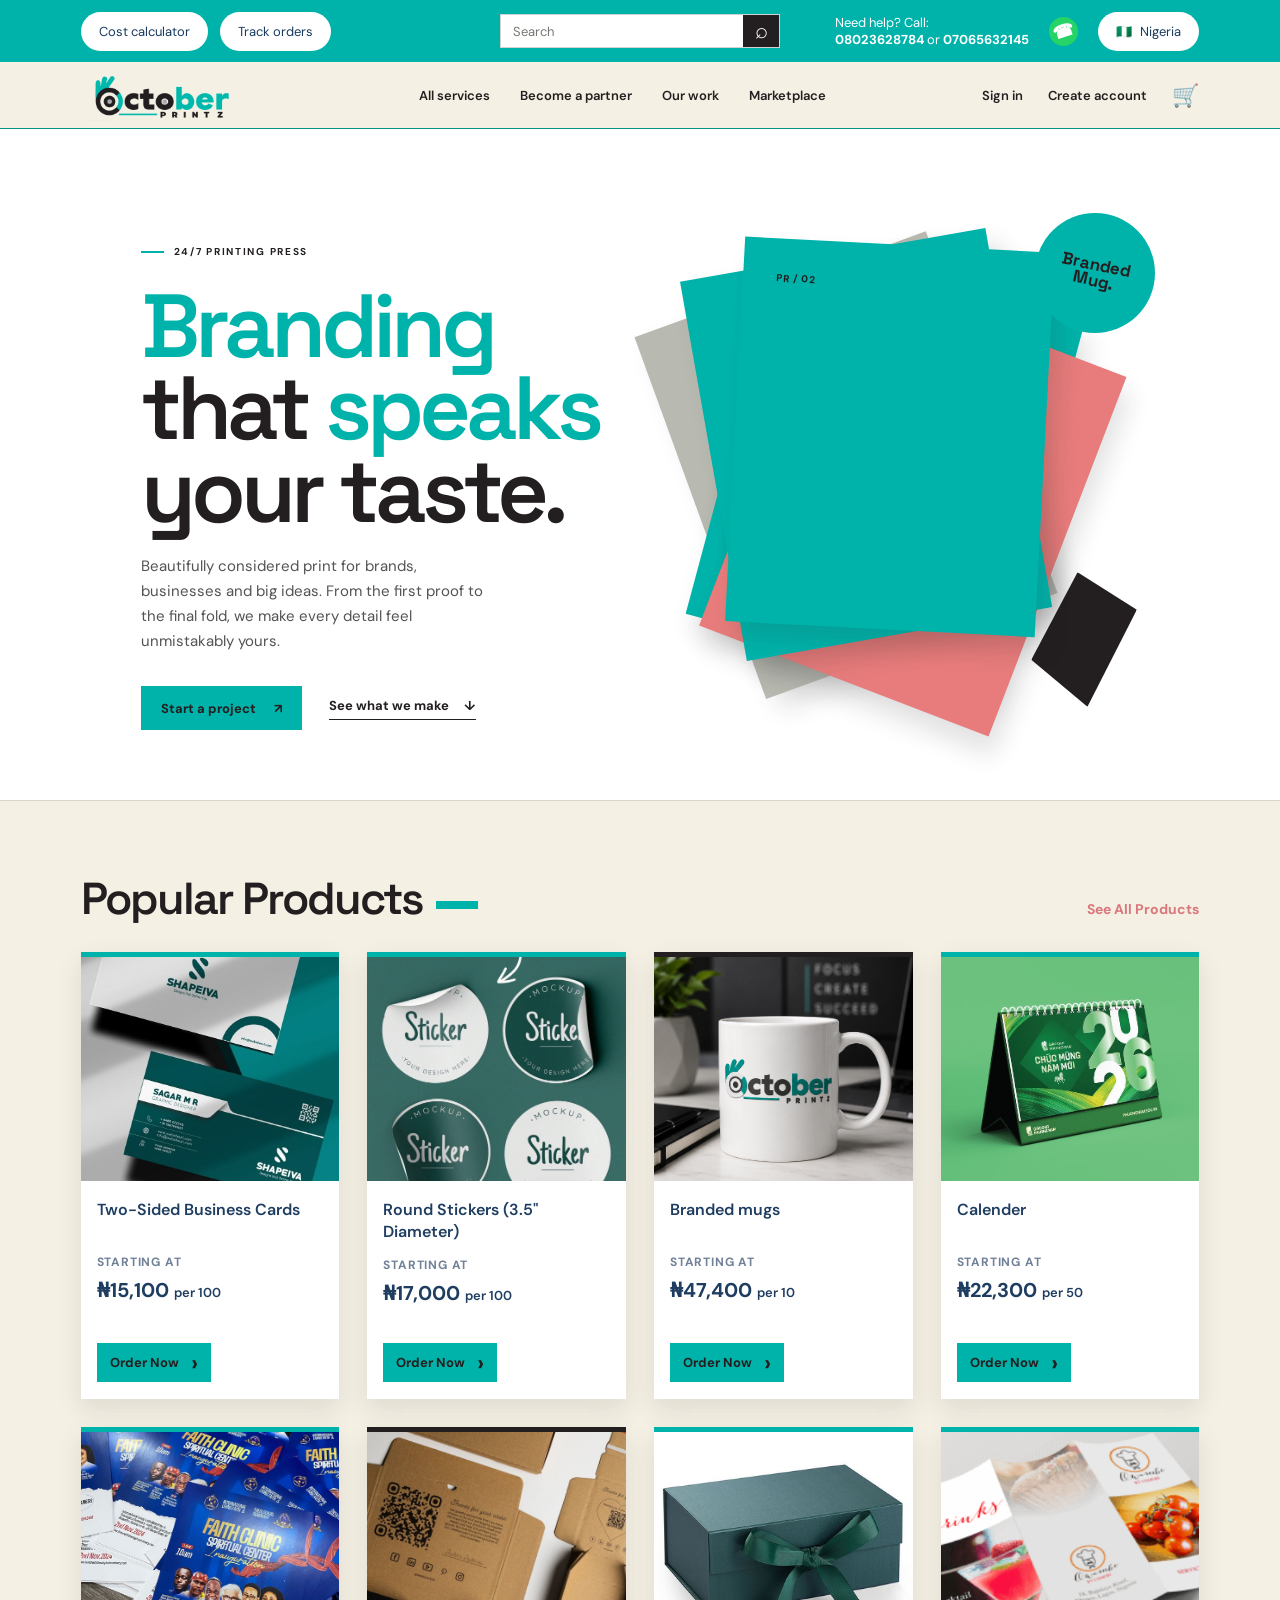
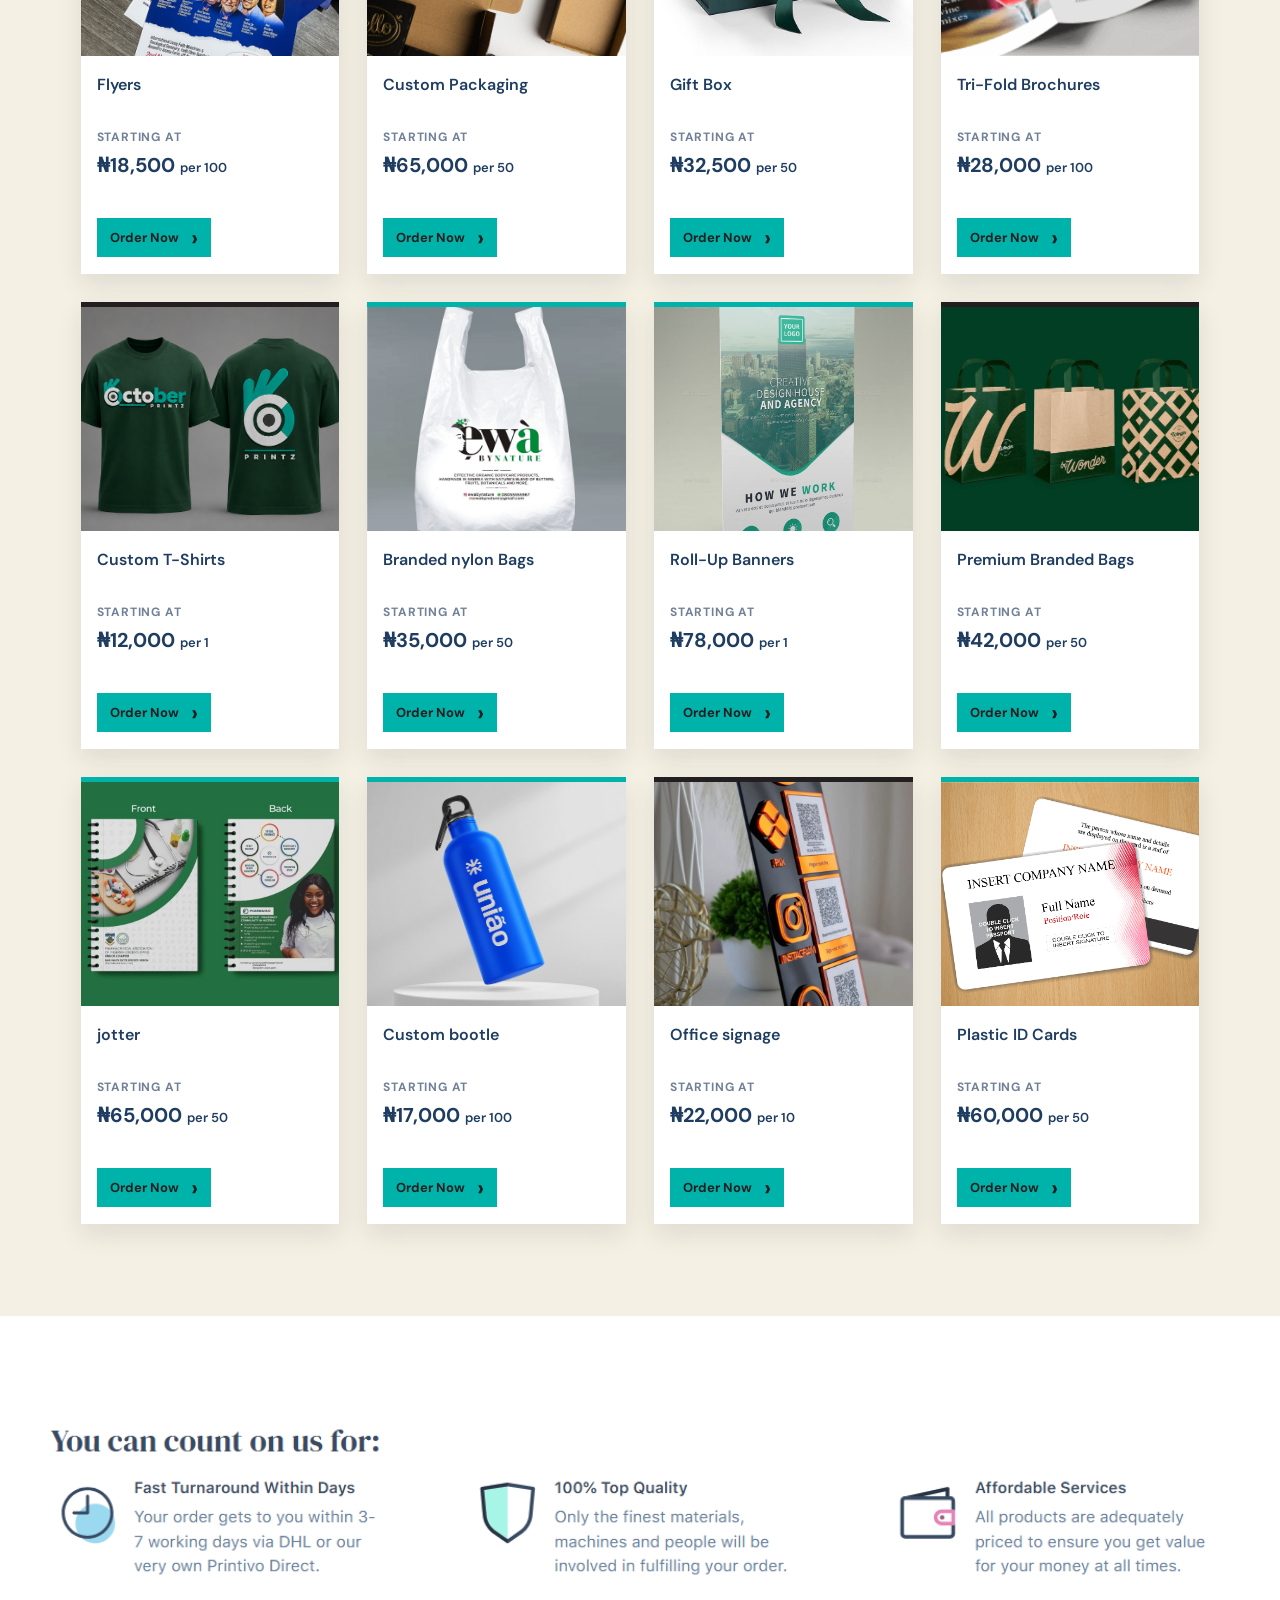
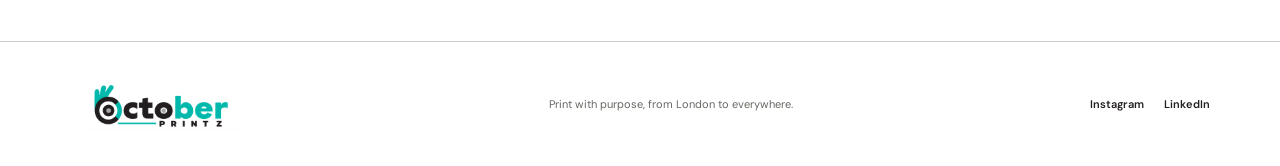
==== commit 938b8919: "Update page title in index.html" ====
--- a/index.html
+++ b/index.html
@@ -12,7 +12,7 @@
     <link rel="stylesheet" href="style.css">
     <style>.utility-nav { gap: 12px; }.utility-nav a { border: 1px solid #d2d2d0; border-radius: 24px; padding: 10px 17px; }</style>
     <style>.site-header,.header-top,.header-bottom { background: #00b3aa; color: #fff; }.site-header a,.header-contact a { color: #fff; }.utility-nav a,.country-pill { border-color: rgba(255,255,255,.7); background: #fff; color: #183b5f; }.header-bottom { background: #f4f0e4; color: #231f20; }.header-bottom a { color: #231f20; }.main-nav a:hover { color: #00b3aa; }.brand { background: transparent; padding: 9px 14px; }</style>
-    <title>October Printz - Branding that speaks your taste</title>
+    <title> - Branding that speaks your taste</title>
 </head>
 
 <body>
@@ -167,4 +167,4 @@
     </script>
 </body>
 
-</html>+</html>
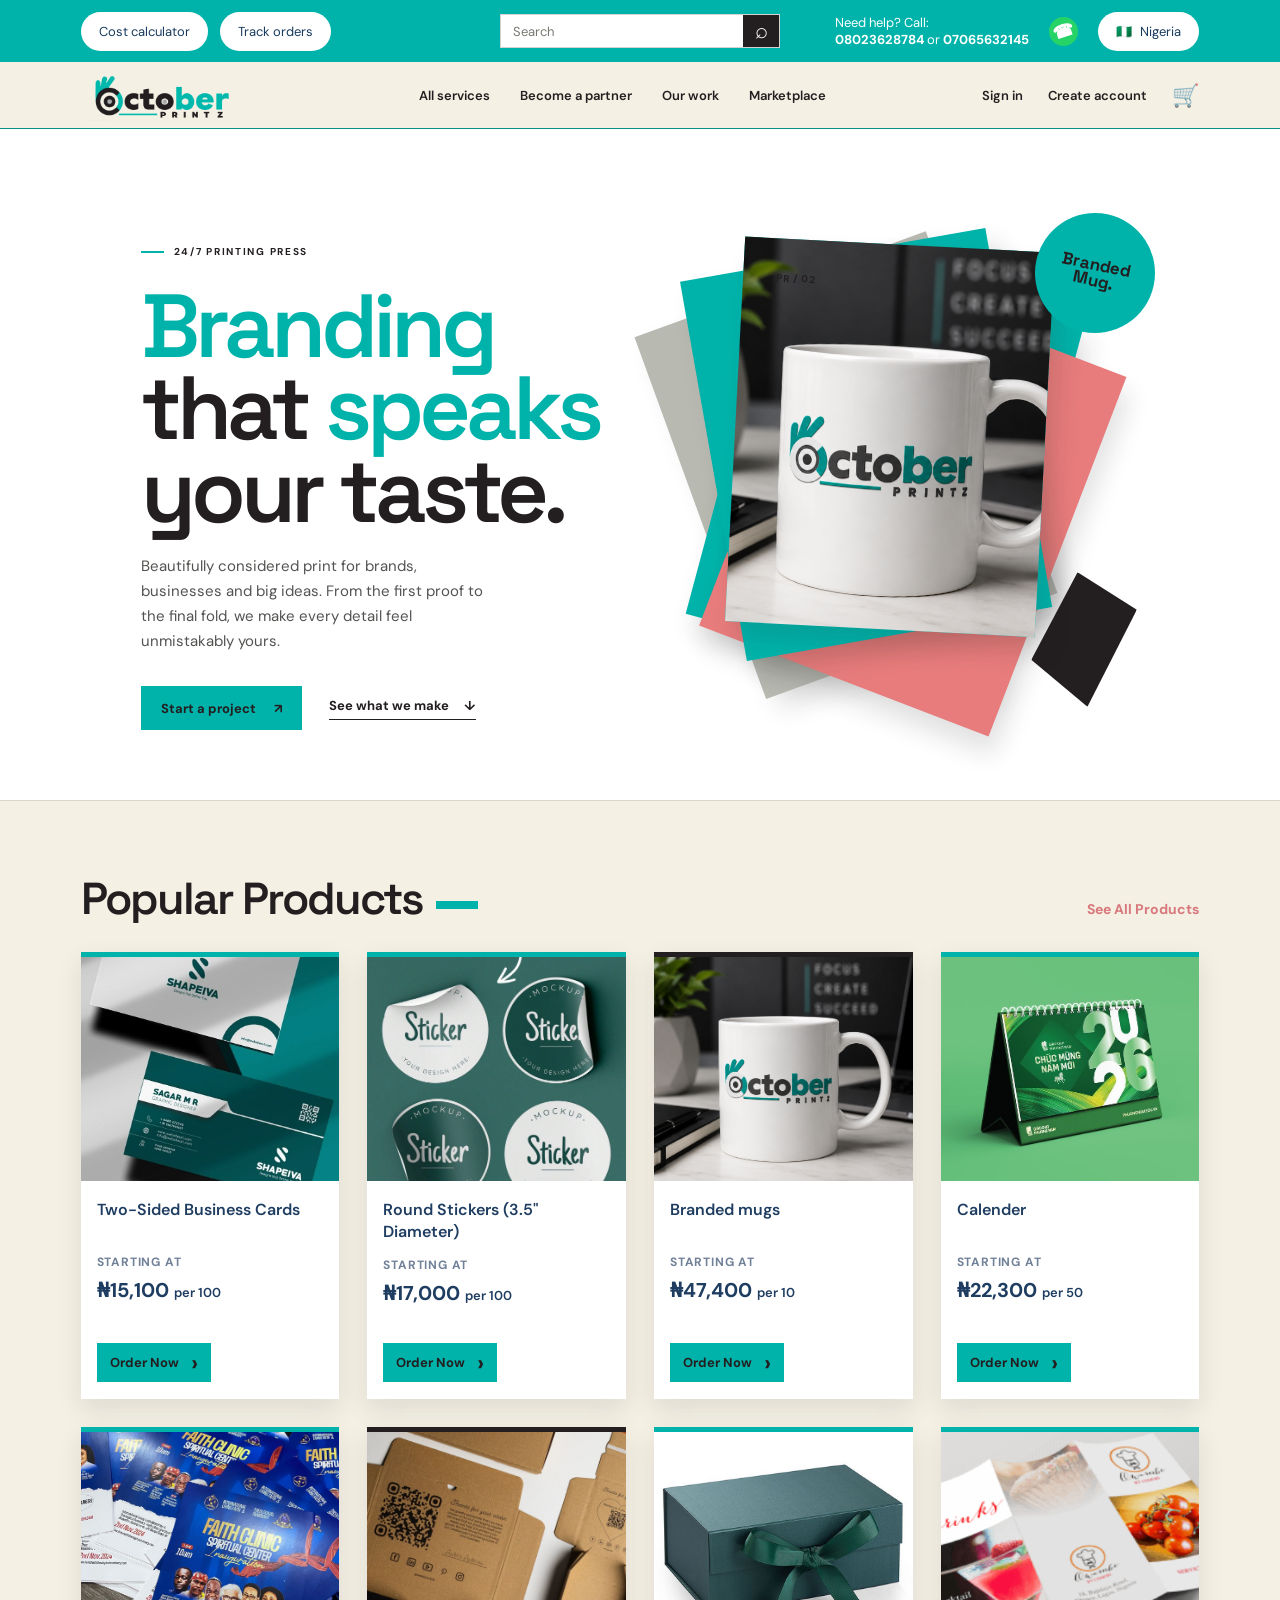
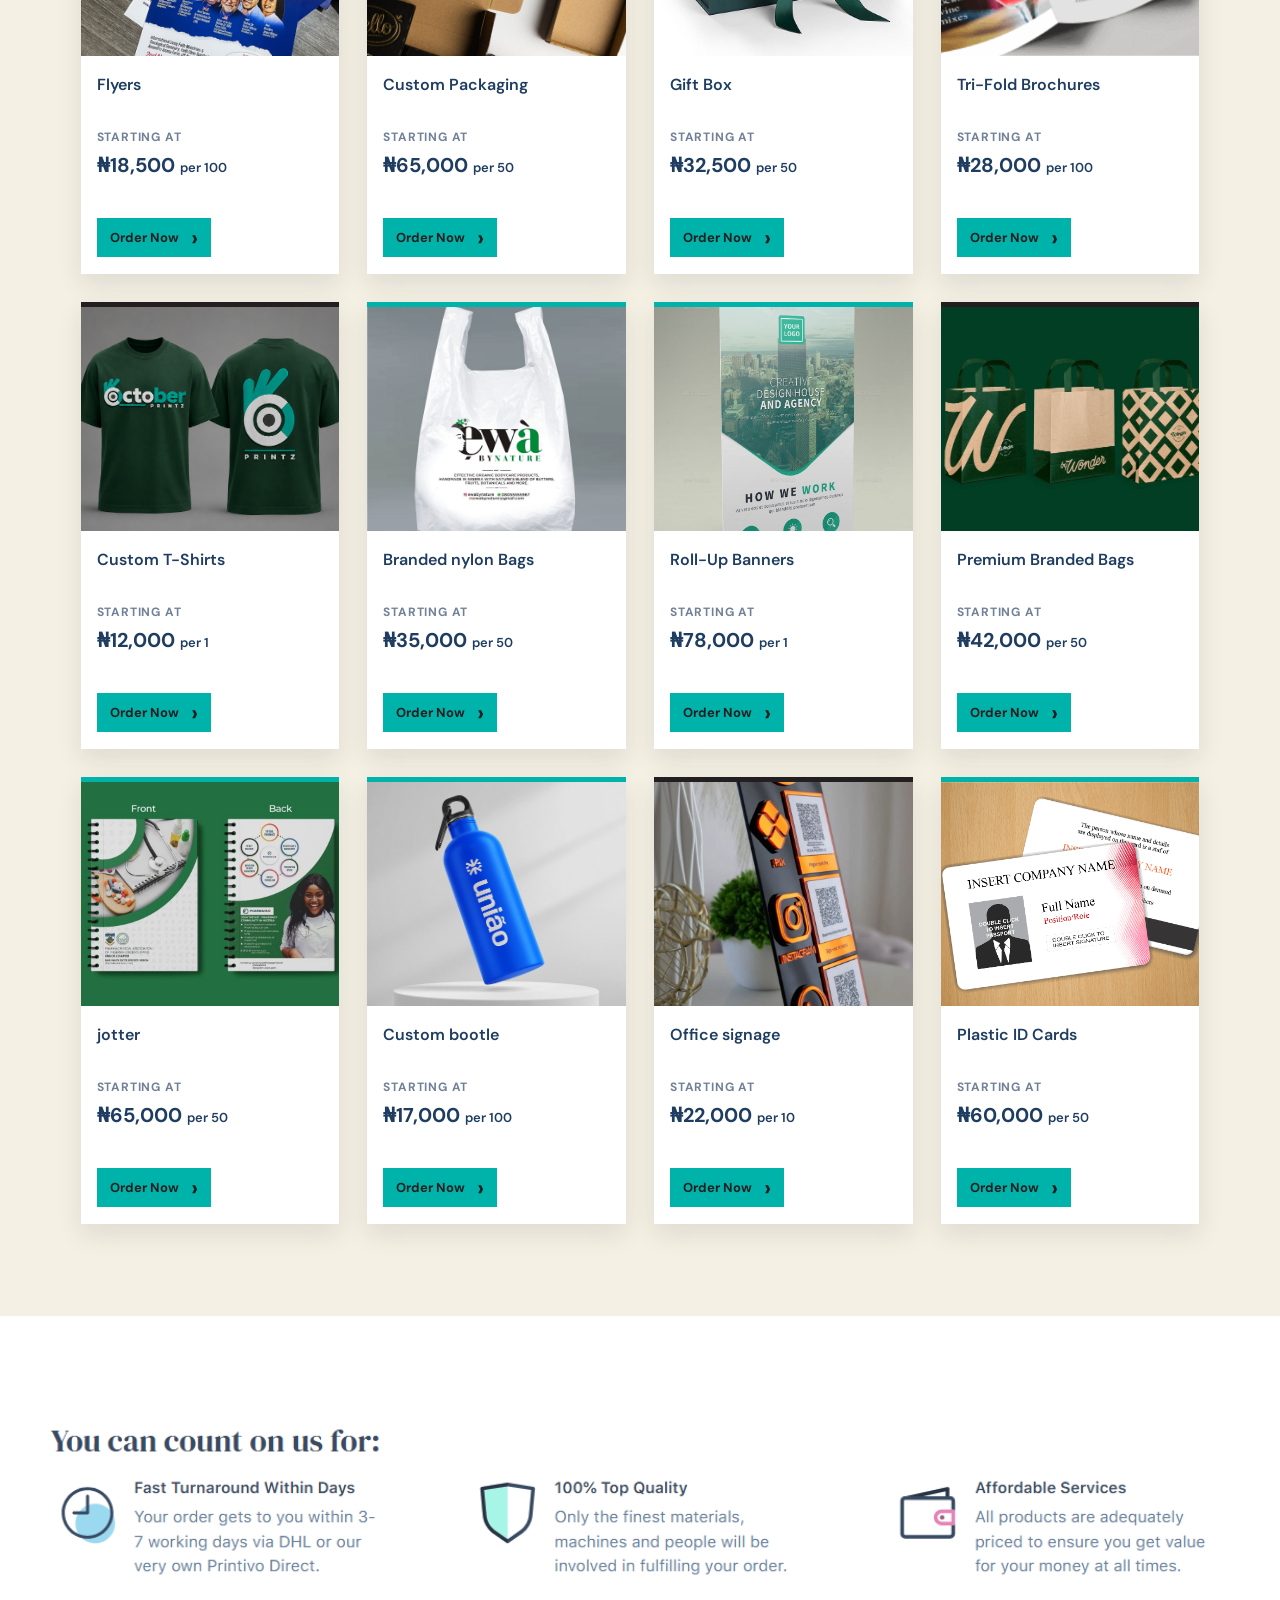
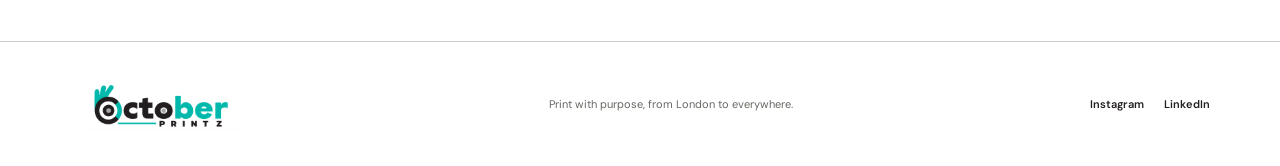
==== commit a5c4eeee: "Update title in index.html" ====
--- a/index.html
+++ b/index.html
@@ -12,7 +12,7 @@
     <link rel="stylesheet" href="style.css">
     <style>.utility-nav { gap: 12px; }.utility-nav a { border: 1px solid #d2d2d0; border-radius: 24px; padding: 10px 17px; }</style>
     <style>.site-header,.header-top,.header-bottom { background: #00b3aa; color: #fff; }.site-header a,.header-contact a { color: #fff; }.utility-nav a,.country-pill { border-color: rgba(255,255,255,.7); background: #fff; color: #183b5f; }.header-bottom { background: #f4f0e4; color: #231f20; }.header-bottom a { color: #231f20; }.main-nav a:hover { color: #00b3aa; }.brand { background: transparent; padding: 9px 14px; }</style>
-    <title> - Branding that speaks your taste</title>
+    <title> -  that speaks your taste</title>
 </head>
 
 <body>
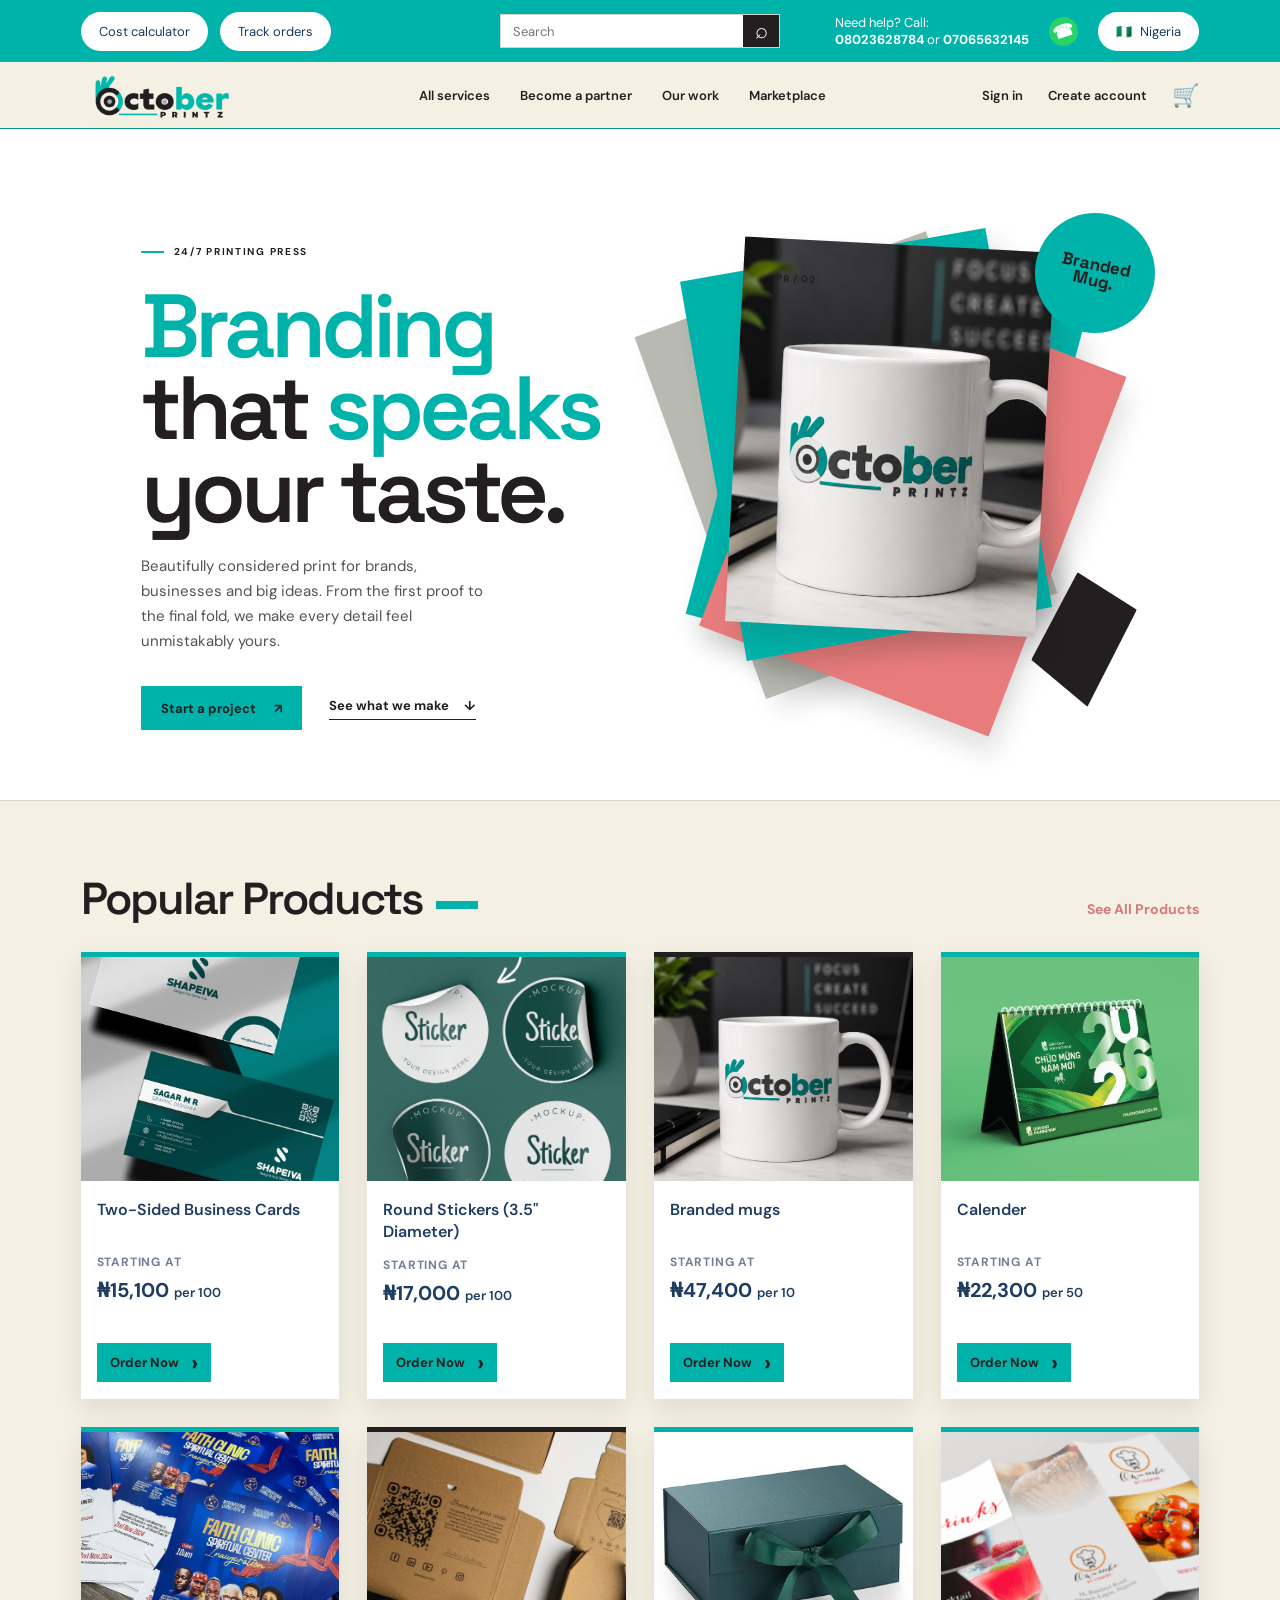
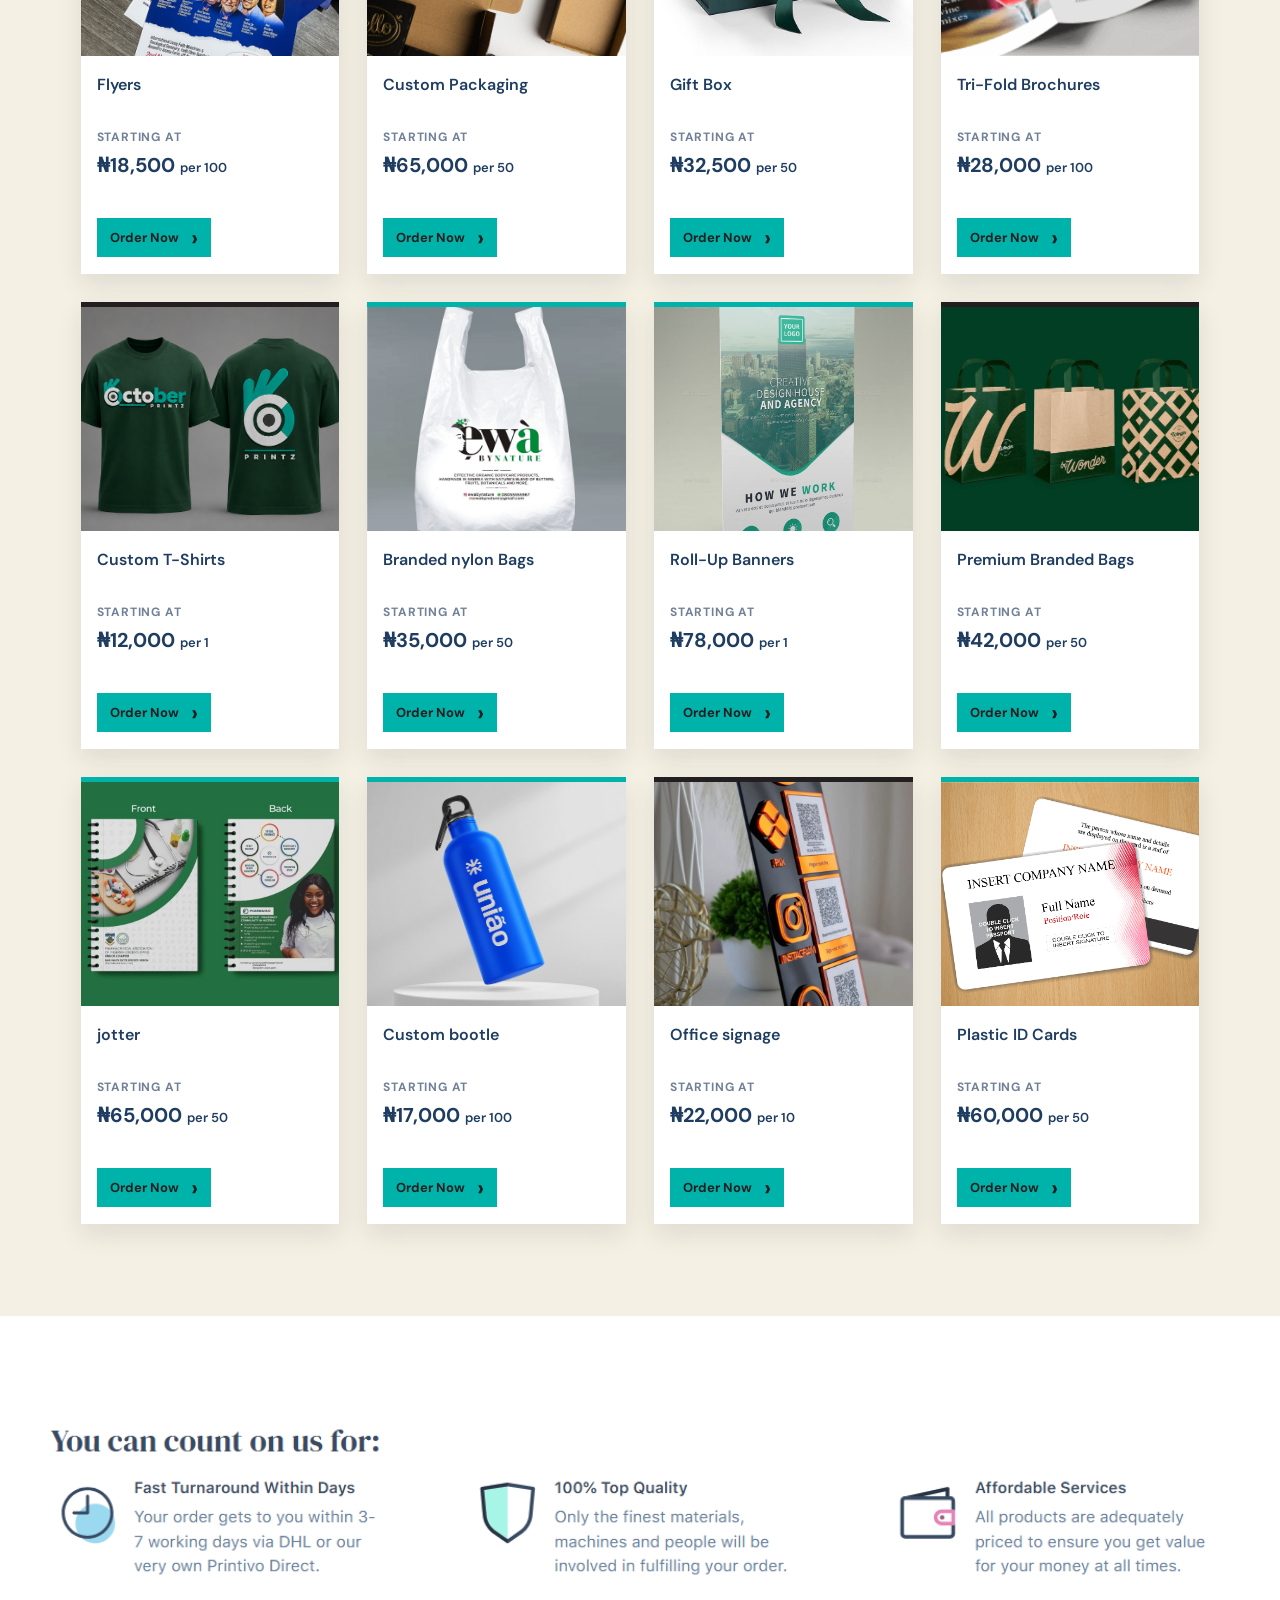
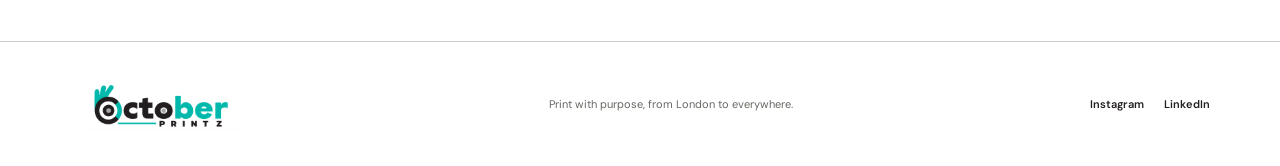
==== commit 90fa2ff9: "Update title in index.html for branding clarity" ====
--- a/index.html
+++ b/index.html
@@ -12,7 +12,7 @@
     <link rel="stylesheet" href="style.css">
     <style>.utility-nav { gap: 12px; }.utility-nav a { border: 1px solid #d2d2d0; border-radius: 24px; padding: 10px 17px; }</style>
     <style>.site-header,.header-top,.header-bottom { background: #00b3aa; color: #fff; }.site-header a,.header-contact a { color: #fff; }.utility-nav a,.country-pill { border-color: rgba(255,255,255,.7); background: #fff; color: #183b5f; }.header-bottom { background: #f4f0e4; color: #231f20; }.header-bottom a { color: #231f20; }.main-nav a:hover { color: #00b3aa; }.brand { background: transparent; padding: 9px 14px; }</style>
-    <title> -  that speaks your taste</title>
+    <title> -  Branding that speaks your taste</title>
 </head>
 
 <body>
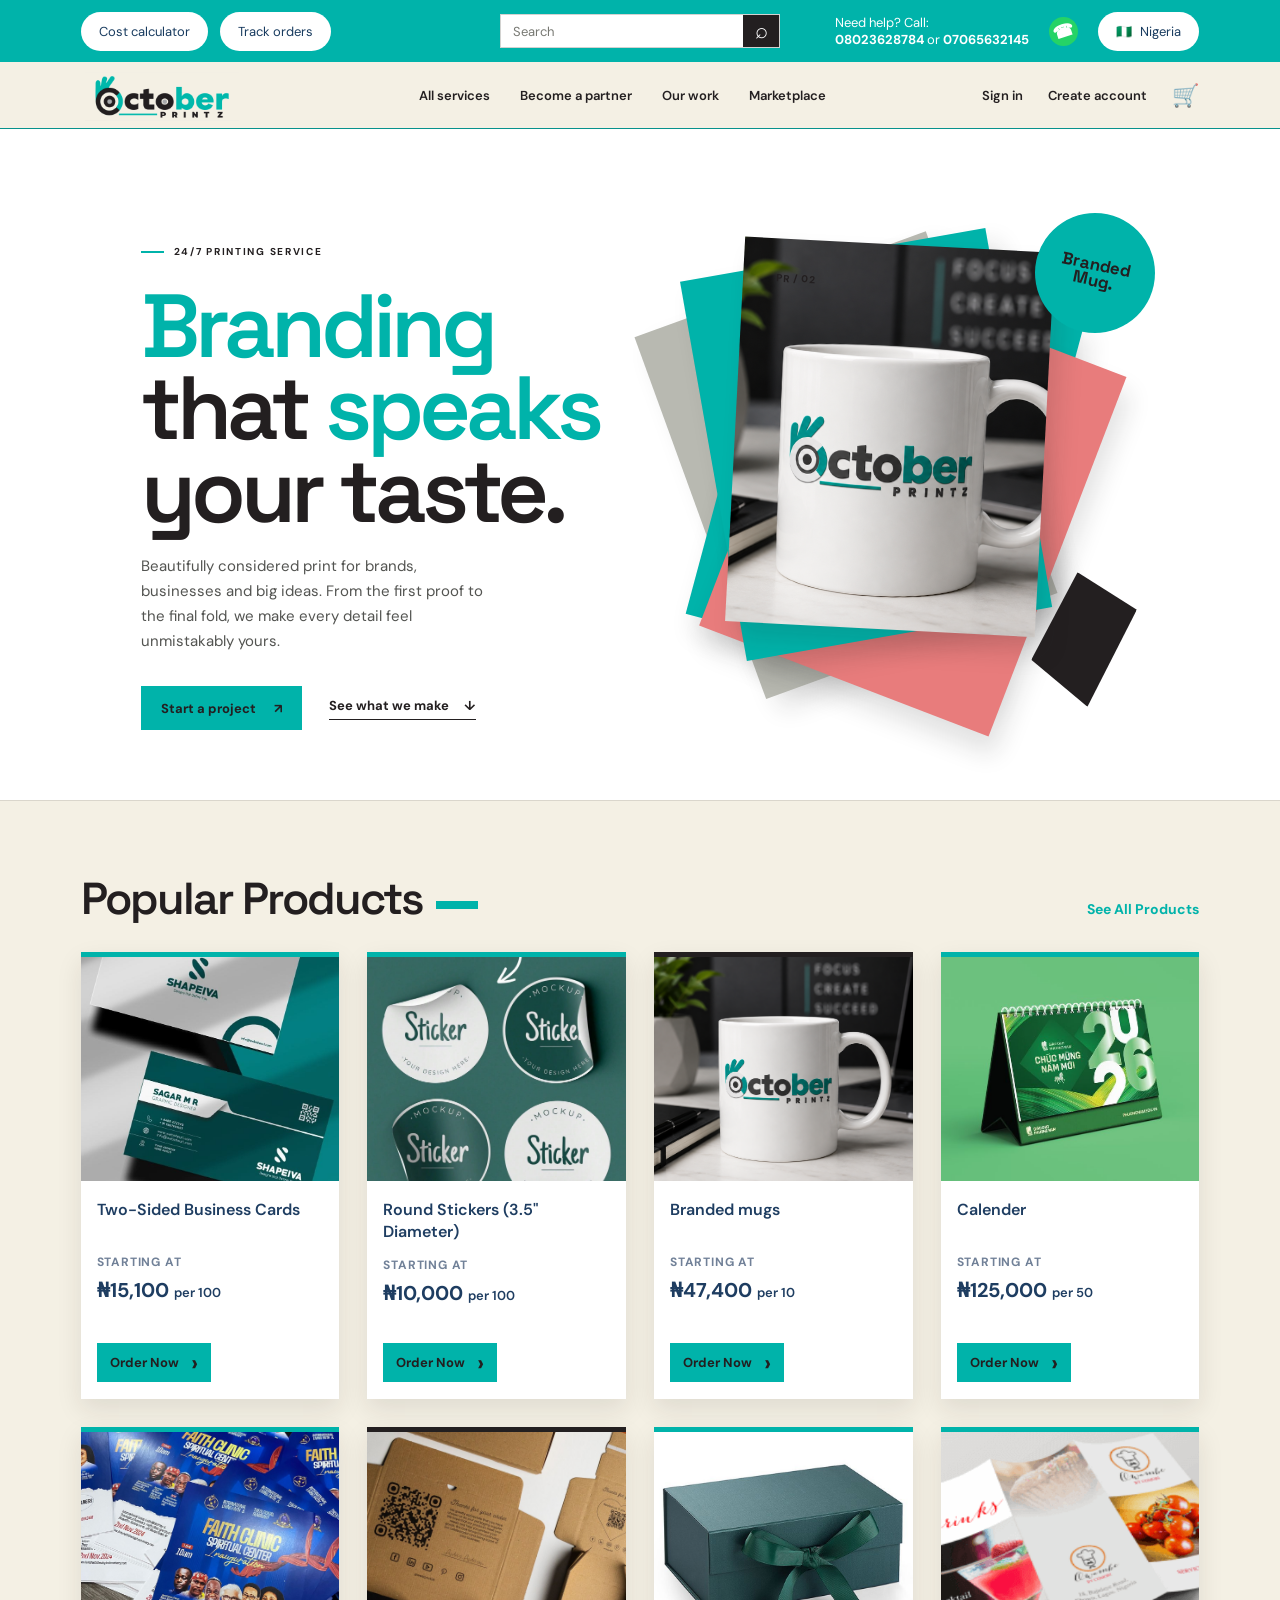
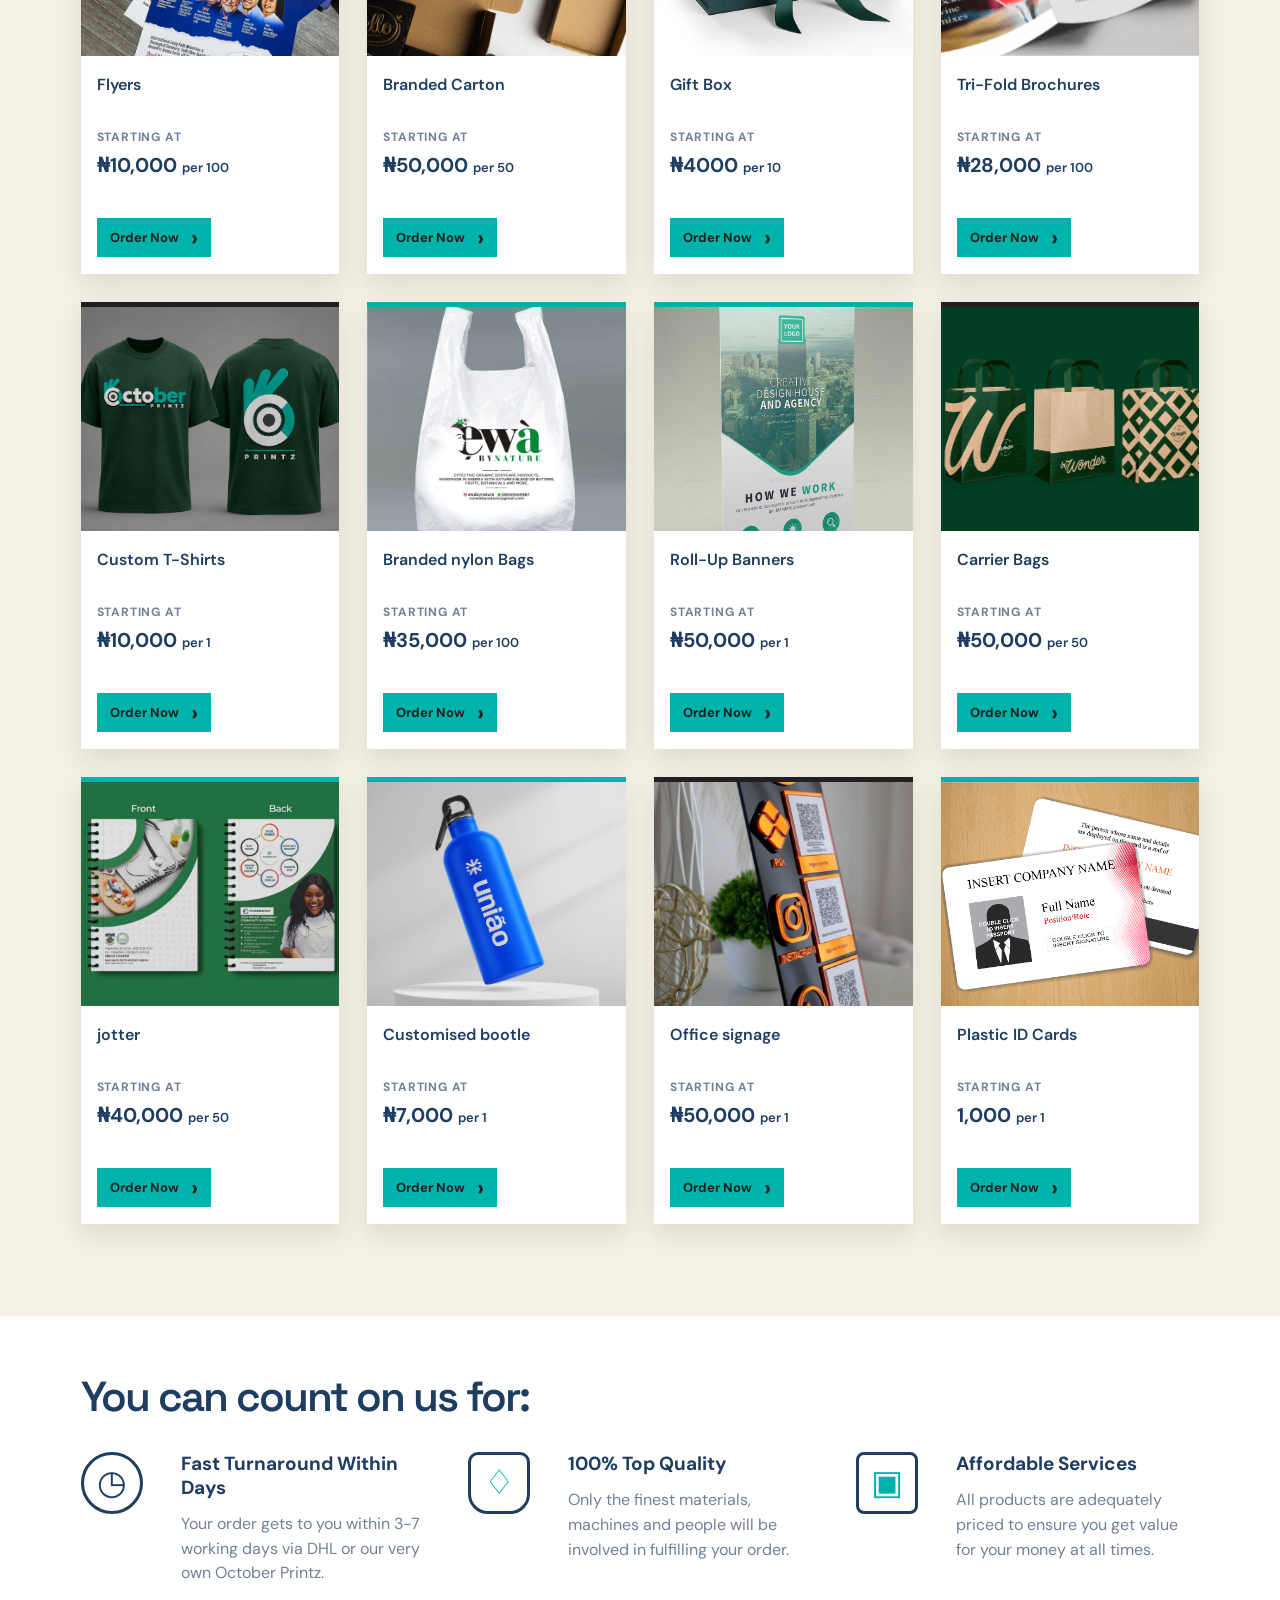
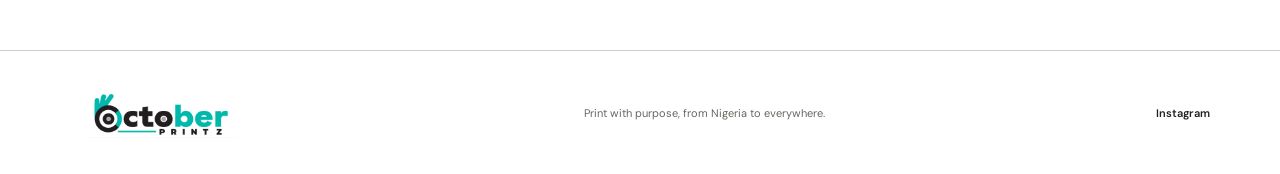
==== commit 25f3261a: "firt commit" ====
--- a/index.html
+++ b/index.html
@@ -36,15 +36,15 @@
                     src="october_printz_logo_transparent.png" alt="October Printz"></a>
             <nav class="main-nav" aria-label="Main navigation"><a href="products.html">All services</a><a
                     href="#about">Become a partner</a><a href="#work">Our work</a><a href="#quote">Marketplace</a></nav>
-            <div class="account-actions"><a class="sign-in" href="#quote">Sign in</a><a href="#quote">Create
-                    account</a><a class="cart" href="#quote" aria-label="Shopping cart">🛒</a></div>
+                <div class="account-actions"><a class="sign-in" href="#quote">Sign in</a><a href="#quote">Create
+                    account</a><a class="cart" href="cart.html" aria-label="Shopping cart">🛒</a></div>
 
         </div>
     </header>
     <main id="top">
         <section class="hero">
             <div class="hero-copy">
-                <p class="eyebrow"><span></span> 24/7 printing press</p>
+                <p class="eyebrow"><span></span> 24/7 printing Service </p>
                 <h1><em>Branding</em> that <em>speaks</em> your taste.</h1>
                 <p class="hero-intro">Beautifully considered print for brands, businesses and big ideas. From the first
                     proof to the final fold, we make every detail feel unmistakably yours.</p>
@@ -69,31 +69,47 @@
             </div> 
             <div class="product-grid">
                 <article class="product-card"><img src="images/buisness card.jpg" alt="Two-sided business cards"><div class="product-info"><h3>Two-Sided Business Cards</h3><p class="starting">Starting at</p><strong>₦15,100 <small>per 100</small></strong><a href="#quote">Order Now <span>›</span></a></div></article>
-                <article class="product-card"><img src="sticke.jpg"><div class="product-info"><h3>Round Stickers (3.5&quot; Diameter)</h3><p class="starting">Starting at</p><strong>₦17,000 <small>per 100</small></strong><a href="#quote">Order Now <span>›</span></a></div></article>
+                <article class="product-card"><img src="sticke.jpg"><div class="product-info"><h3>Round Stickers (3.5&quot; Diameter)</h3><p class="starting">Starting at</p><strong>₦10,000 <small>per 100</small></strong><a href="#quote">Order Now <span>›</span></a></div></article>
                 <article class="product-card"><img src="c66749a1-6100-46e8-b5e4-2307f6904f64.png" alt="Printed ceramic mug"><div class="product-info"><h3>Branded mugs</h3><p class="starting">Starting at</p><strong>₦47,400 <small>per 10</small></strong><a href="#quote">Order Now <span>›</span></a></div></article>
-                <article class="product-card"><img src="can.jpg" alt="Printed postcards"><div class="product-info"><h3>Calender</h3><p class="starting">Starting at</p><strong>₦22,300 <small>per 50</small></strong><a href="#quote">Order Now <span>›</span></a></div></article>
-                <article class="product-card"><img src="im3.jpg" alt="Printed flyers"><div class="product-info"><h3>Flyers</h3><p class="starting">Starting at</p><strong>₦18,500 <small>per 100</small></strong><a href="#quote">Order Now <span>›</span></a></div></article>
-                <article class="product-card"><img src="im4.jpg" alt="Custom packaging box"><div class="product-info"><h3>Custom Packaging</h3><p class="starting">Starting at</p><strong>₦65,000 <small>per 50</small></strong><a href="#quote">Order Now <span>›</span></a></div></article>
-                <article class="product-card"><img src="girt.jpg" alt="Printed branded material"><div class="product-info"><h3>Gift Box</h3><p class="starting">Starting at</p><strong>₦32,500 <small>per 50</small></strong><a href="#quote">Order Now <span>›</span></a></div></article>
+                <article class="product-card"><img src="can.jpg" alt="Printed postcards"><div class="product-info"><h3>Calender</h3><p class="starting">Starting at</p><strong>₦125,000 <small>per 50</small></strong><a href="#quote">Order Now <span>›</span></a></div></article>
+                <article class="product-card"><img src="im3.jpg" alt="Printed flyers"><div class="product-info"><h3>Flyers</h3><p class="starting">Starting at</p><strong>₦10,000 <small>per 100</small></strong><a href="#quote">Order Now <span>›</span></a></div></article>
+                <article class="product-card"><img src="im4.jpg" alt="Custom packaging box"><div class="product-info"><h3>Branded Carton</h3><p class="starting">Starting at</p><strong>₦50,000 <small>per 50</small></strong><a href="#quote">Order Now <span>›</span></a></div></article>
+                <article class="product-card"><img src="girt.jpg" alt="Printed branded material"><div class="product-info"><h3>Gift Box</h3><p class="starting">Starting at</p><strong>₦4000 <small>per 10</small></strong><a href="#quote">Order Now <span>›</span></a></div></article>
                 <article class="product-card"><img src="images/trifold-brochure-printing.png" alt="Tri-fold brochures"><div class="product-info"><h3>Tri-Fold Brochures</h3><p class="starting">Starting at</p><strong>₦28,000 <small>per 100</small></strong><a href="#quote">Order Now <span>›</span></a></div></article>
-                <article class="product-card"><img src="images/tshirt.png" alt="Printed t-shirt"><div class="product-info"><h3>Custom T-Shirts</h3><p class="starting">Starting at</p><strong>₦12,000 <small>per 1</small></strong><a href="#quote">Order Now <span>›</span></a></div></article>
-                <article class="product-card"><img src="im7.jpg" alt="Branded paper bags"><div class="product-info"><h3>Branded nylon Bags</h3><p class="starting">Starting at</p><strong>₦35,000 <small>per 50</small></strong><a href="#quote">Order Now <span>›</span></a></div></article>
-                <article class="product-card"><img src="im6.jpg" alt="Large roll-up banner"><div class="product-info"><h3>Roll-Up Banners</h3><p class="starting">Starting at</p><strong>₦78,000 <small>per 1</small></strong><a href="#quote">Order Now <span>›</span></a></div></article>
-                <article class="product-card"><img src="im5.jpg" alt="Branded shopping bag"><div class="product-info"><h3>Premium Branded Bags</h3><p class="starting">Starting at</p><strong>₦42,000 <small>per 50</small></strong><a href="#quote">Order Now <span>›</span></a></div></article>
-                <article class="product-card"><img src="book.jpg" alt="jotter"><div class="product-info"><h3>jotter</h3><p class="starting">Starting at</p><strong>₦65,000 <small>per 50</small></strong><a href="#quote">Order Now <span>›</span></a></div></article>
-                <article class="product-card"><img src="bootle.jpg" alt="Custom bootle"><div class="product-info"><h3>Custom bootle</h3><p class="starting">Starting at</p><strong>₦17,000 <small>per 100</small></strong><a href="#quote">Order Now <span>›</span></a></div></article>
-                <article class="product-card"><img src="baord.jpg" alt="Sign board"><div class="product-info"><h3>Office signage</h3><p class="starting">Starting at</p><strong>₦22,000 <small>per 10</small></strong><a href="#quote">Order Now <span>›</span></a></div></article>
-                <article class="product-card"><img src="images/buisness card.png" alt="Plastic ID cards"><div class="product-info"><h3>Plastic ID Cards</h3><p class="starting">Starting at</p><strong>₦60,000 <small>per 50</small></strong><a href="#quote">Order Now <span>›</span></a></div></article>
+                <article class="product-card"><img src="images/tshirt.png" alt="Printed t-shirt"><div class="product-info"><h3>Custom T-Shirts</h3><p class="starting">Starting at</p><strong>₦10,000 <small>per 1</small></strong><a href="#quote">Order Now <span>›</span></a></div></article>
+                <article class="product-card"><img src="im7.jpg" alt="Branded paper bags"><div class="product-info"><h3>Branded nylon Bags</h3><p class="starting">Starting at</p><strong>₦35,000 <small>per 100</small></strong><a href="#quote">Order Now <span>›</span></a></div></article>
+                <article class="product-card"><img src="im6.jpg" alt="Large roll-up banner"><div class="product-info"><h3>Roll-Up Banners</h3><p class="starting">Starting at</p><strong>₦50,000 <small>per 1</small></strong><a href="#quote">Order Now <span>›</span></a></div></article>
+                <article class="product-card"><img src="im5.jpg" alt="Branded shopping bag"><div class="product-info"><h3>Carrier Bags</h3><p class="starting">Starting at</p><strong>₦50,000 <small>per 50</small></strong><a href="#quote">Order Now <span>›</span></a></div></article>
+                <article class="product-card"><img src="book.jpg" alt="jotter"><div class="product-info"><h3>jotter</h3><p class="starting">Starting at</p><strong>₦40,000 <small>per 50</small></strong><a href="#quote">Order Now <span>›</span></a></div></article>
+                <article class="product-card"><img src="bootle.jpg" alt="Custom bootle"><div class="product-info"><h3>Customised bootle</h3><p class="starting">Starting at</p><strong>₦7,000 <small>per 1</small></strong><a href="#quote">Order Now <span>›</span></a></div></article>
+                <article class="product-card"><img src="baord.jpg" alt="Sign board"><div class="product-info"><h3>Office signage</h3><p class="starting">Starting at</p><strong>₦50,000 <small>per 1</small></strong><a href="#quote">Order Now <span>›</span></a></div></article>
+                <article class="product-card"><img src="images/buisness card.png" alt="Plastic ID cards"><div class="product-info"><h3>Plastic ID Cards</h3><p class="starting">Starting at</p><strong>1,000 <small>per 1</small></strong><a href="#quote">Order Now <span>›</span></a></div></article>
             </div>
         </section>
         <section class="trust-section" id="quote">
-            <img src="1.png" alt="You can count on us for fast turnaround, top quality and affordable services">
+            <div class="trust-inner">
+                <h2>You can count on us for:</h2>
+                <div class="trust-grid">
+                    <article class="trust-item">
+                        <span class="trust-icon" aria-hidden="true">◷</span>
+                        <div><h3>Fast Turnaround Within Days</h3><p>Your order gets to you within 3-7 working days via DHL or our very own October Printz.</p></div>
+                    </article>
+                    <article class="trust-item">
+                        <span class="trust-icon" aria-hidden="true">♢</span>
+                        <div><h3>100% Top Quality</h3><p>Only the finest materials, machines and people will be involved in fulfilling your order.</p></div>
+                    </article>
+                    <article class="trust-item">
+                        <span class="trust-icon" aria-hidden="true">▣</span>
+                        <div><h3>Affordable Services</h3><p>All products are adequately priced to ensure you get value for your money at all times.</p></div>
+                    </article>
+                </div>
+            </div>
         </section>
     </main>
     <footer class="site-footer"><a class="brand" href="#top" aria-label="October Printz home"><img class="footer-logo"
                 src="october_printz_logo_transparent.png" alt="October Printz"></a>
-        <p>Print with purpose, from London to everywhere.</p>
-        <div class="socials"><a href="#top">Instagram</a><a href="#top">LinkedIn</a></div>
+        <p>Print with purpose, from Nigeria to everywhere.</p>
+        <div class="socials"><a href="https://www.instagram.com/octoberprintz?stkn=anRocDFudTVvczE5">Instagram</a></div>
     </footer>
     <script>
         const searchForm = document.querySelector('.site-search');
@@ -162,7 +178,10 @@
             const name = card.querySelector('h3');
             const price = card.querySelector('strong');
             if (!orderLink || !image || !name || !price) return;
-            orderLink.href = `product.html?name=${encodeURIComponent(name.textContent)}&image=${encodeURIComponent(image.getAttribute('src'))}&price=${price.textContent.replace(/[^0-9]/g, '')}`;
+            const nameValue = name.textContent.trim();
+            const imageValue = image.getAttribute('src') || '';
+            const priceValue = price.textContent.replace(/[^0-9]/g, '');
+            orderLink.href = `product.html?product=${encodeURIComponent(nameValue)}&name=${encodeURIComponent(nameValue)}&image=${encodeURIComponent(imageValue)}&price=${encodeURIComponent(priceValue)}`;
         });
     </script>
 </body>
--- a/style.css
+++ b/style.css
@@ -14,13 +14,21 @@
 .paper-message { display: none; }
 .sun-stamp { padding: 15px; }
 .sun-stamp strong { display: block; font: 700 17px/.92 'Space Grotesk', sans-serif; }
-.trust-section { background: var(--paper); }
-.trust-section img { display: block; width: 100%; height: auto; }
+.trust-section { padding: 58px 6.3vw 64px; background: var(--paper); }
+.trust-inner { max-width: 1320px; margin: 0 auto; }
+.trust-inner h2 { margin: 0 0 32px; color: #1e3d61; font: 600 42px/1.1 'Space Grotesk', sans-serif; letter-spacing: -2px; }
+.trust-grid { display: grid; grid-template-columns: repeat(3, minmax(0, 1fr)); gap: 44px; }
+.trust-item { display: grid; grid-template-columns: 78px 1fr; gap: 22px; align-items: start; }
+.trust-icon { width: 62px; height: 62px; display: grid; place-items: center; color: #1e3d61; border: 3px solid #1e3d61; border-radius: 50%; font-size: 34px; line-height: 1; }
+.trust-item:nth-child(2) .trust-icon { color: var(--brand); border-radius: 10px 10px 20px 20px; }
+.trust-item:nth-child(3) .trust-icon { color: var(--brand); border-radius: 8px; }
+.trust-item h3 { margin: 0 0 12px; color: #1e3d61; font: 700 19px/1.25 'DM Sans', sans-serif; }
+.trust-item p { margin: 0; color: #718198; font-size: 16px; line-height: 1.55; }
 .products-section { padding: 76px 6.3vw 92px; background: var(--soft, #f4f0e4); border-top: 1px solid rgba(35,31,32,.12); }
 .products-heading { display: flex; align-items: baseline; justify-content: space-between; gap: 24px; margin-bottom: 30px; }
 .products-heading h2 { margin: 0; color: var(--ink); font: 600 clamp(32px, 3.5vw, 48px)/1 'Space Grotesk', sans-serif; letter-spacing: -2px; }
 .products-heading h2::after { content: ''; display: inline-block; width: 42px; height: 8px; margin: 0 0 5px 13px; background: var(--brand); }
-.products-link { color: #d9787c; font-size: 14px; font-weight: 700; }
+.products-link { color: var(--brand); font-size: 14px; font-weight: 700; }
 .product-grid { display: grid; grid-template-columns: repeat(4, minmax(0, 1fr)); gap: 28px; }
 .product-card { min-width: 0; overflow: hidden; background: #fff; border-top: 5px solid var(--brand); box-shadow: 0 10px 24px rgba(35, 31, 32, .1); transition: transform .2s, box-shadow .2s; }
 .product-card:nth-child(3n + 2) { border-top-color: var(--coral); }
@@ -45,3 +53,44 @@
 .site-search button:hover, .site-search button:focus-visible { background: var(--brand); }
 .visually-hidden { position: absolute; width: 1px; height: 1px; padding: 0; margin: -1px; overflow: hidden; clip: rect(0, 0, 0, 0); white-space: nowrap; border: 0; }
 .search-highlight { outline: 3px solid var(--brand); outline-offset: 8px; }
+
+.sticker-showcase { padding: 34px 6.3vw 0; background: #f6f5f1; }
+.sticker-grid { display: grid; grid-template-columns: repeat(3, minmax(0, 1fr)); gap: 26px 46px; align-items: start; }
+.sticker-card { display: flex; flex-direction: column; align-items: flex-start; min-width: 0; }
+.sticker-card h3 { margin: 0 0 18px; color: #2c3d52; font: 700 23px/1.25 'DM Sans', sans-serif; letter-spacing: -.5px; }
+.sticker-card p { margin: 0 0 24px; max-width: 420px; color: #4a5058; font: 400 16px/1.6 'DM Sans', sans-serif; }
+.sticker-card .button { min-height: 52px; padding: 0 32px; font-size: 14px; }
+.sticker-card--wide { grid-column: 1; margin-top: 20px; }
+.sticker-preview { width: 100%; max-width: 620px; height: 220px; margin: 0 0 18px; background: linear-gradient(125deg, #b8c3d0 0%, #a2b0bb 25%, #dfe7ee 100%); position: relative; overflow: hidden; border: 1px solid rgba(35,31,32,.08); }
+.sticker-preview::before { content: ''; position: absolute; inset: 0; background: linear-gradient(180deg, rgba(255,255,255,.08), rgba(0,0,0,.08)); }
+.sticker-sample { position: absolute; left: 52%; top: 48%; transform: translate(-50%, -50%); background: rgba(255, 255, 255, 0.9); border: 1px solid rgba(2, 2, 2, 0.1); padding: 18px 28px; font: 700 32px/1 'Space Grotesk', sans-serif; letter-spacing: -.5px; color: #1f6c3d; }
+.sticker-sample::before { content: '◉'; position: absolute; left: 16px; top: 50%; transform: translateY(-50%); font-size: 24px; color: #d98736; }
+.sticker-sample::after { content: ''; position: absolute; right: 18px; top: 50%; width: 18px; height: 18px; transform: translateY(-50%) rotate(42deg); background: #b84242; border-radius: 50%; }
+@media (max-width: 900px) { .sticker-grid { grid-template-columns: 1fr 1fr; } .sticker-card--wide { grid-column: auto; } }
+@media (max-width: 700px) { .sticker-showcase { padding: 26px 8vw 0; } .sticker-grid { grid-template-columns: 1fr; gap: 30px; } .sticker-card h3 { font-size: 22px; } .sticker-card p { font-size: 15px; } .sticker-card .button { width: 100%; justify-content: center; } .sticker-preview { height: 180px; } .sticker-sample { font-size: 26px; } }
+
+@media (max-width: 700px) {
+	.trust-section { padding: 46px 8vw 52px; }
+	.trust-inner h2 { font-size: 32px; }
+	.trust-grid { grid-template-columns: 1fr; gap: 28px; }
+	.trust-item { grid-template-columns: 62px 1fr; gap: 16px; }
+	.trust-item h3 { font-size: 17px; }
+	.trust-item p { font-size: 14px; }
+}
+
+@media (max-width: 420px) {
+	.header-bottom { padding: 0 5vw; }
+	.header-logo { width: 128px; }
+	.hero { padding: 42px 7vw 36px; }
+	.hero h1 { max-width: 100%; font-size: 48px; line-height: .98; letter-spacing: -2px; }
+	.hero-intro { font-size: 14px; }
+	.hero-actions { align-items: stretch; flex-direction: column; gap: 18px; }
+	.hero-actions .button { width: 100%; }
+	.hero-art { min-height: 350px; margin-top: 14px; transform: scale(.68); width: 147%; }
+	.products-heading { flex-direction: column; gap: 12px; }
+	.products-link { align-self: flex-start; }
+	.product-grid { grid-template-columns: 1fr; }
+	.product-card > img { height: 210px; }
+	.product-info { min-height: 190px; }
+	.site-footer { text-align: center; }
+}
